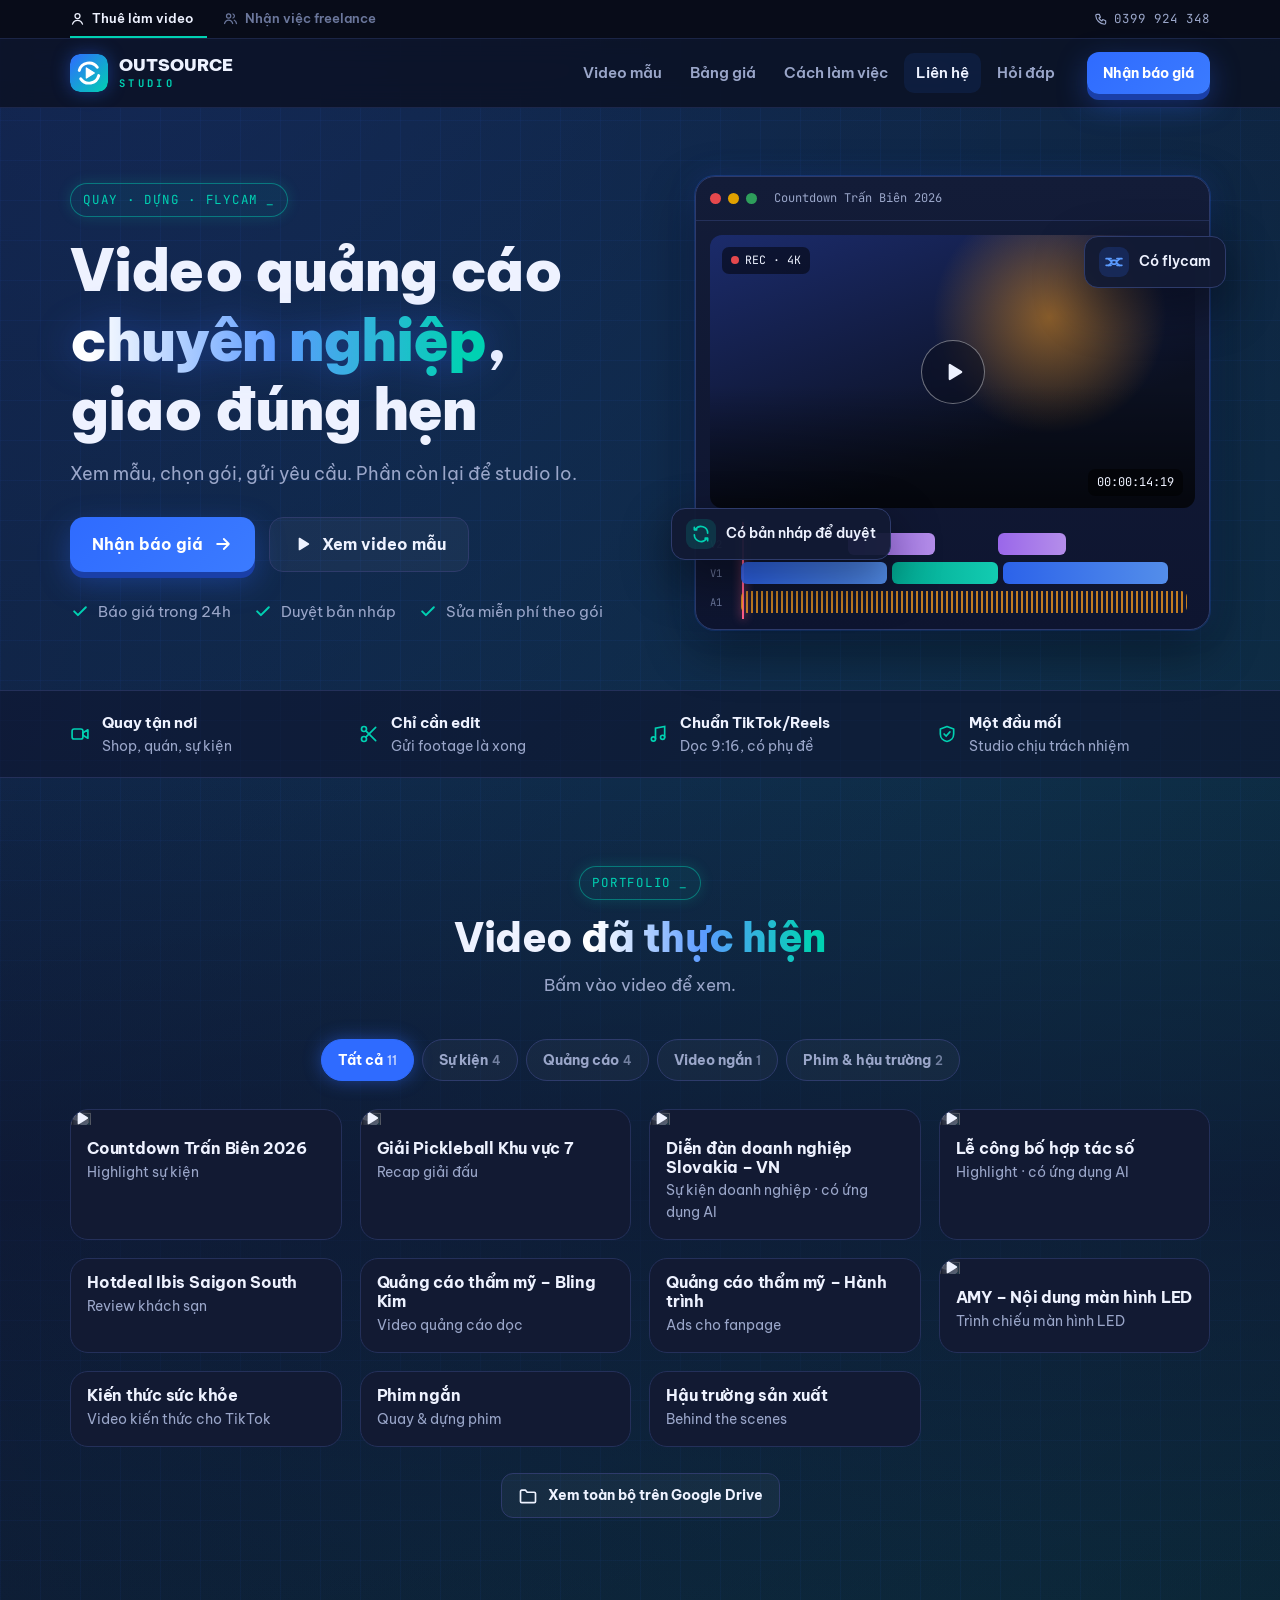
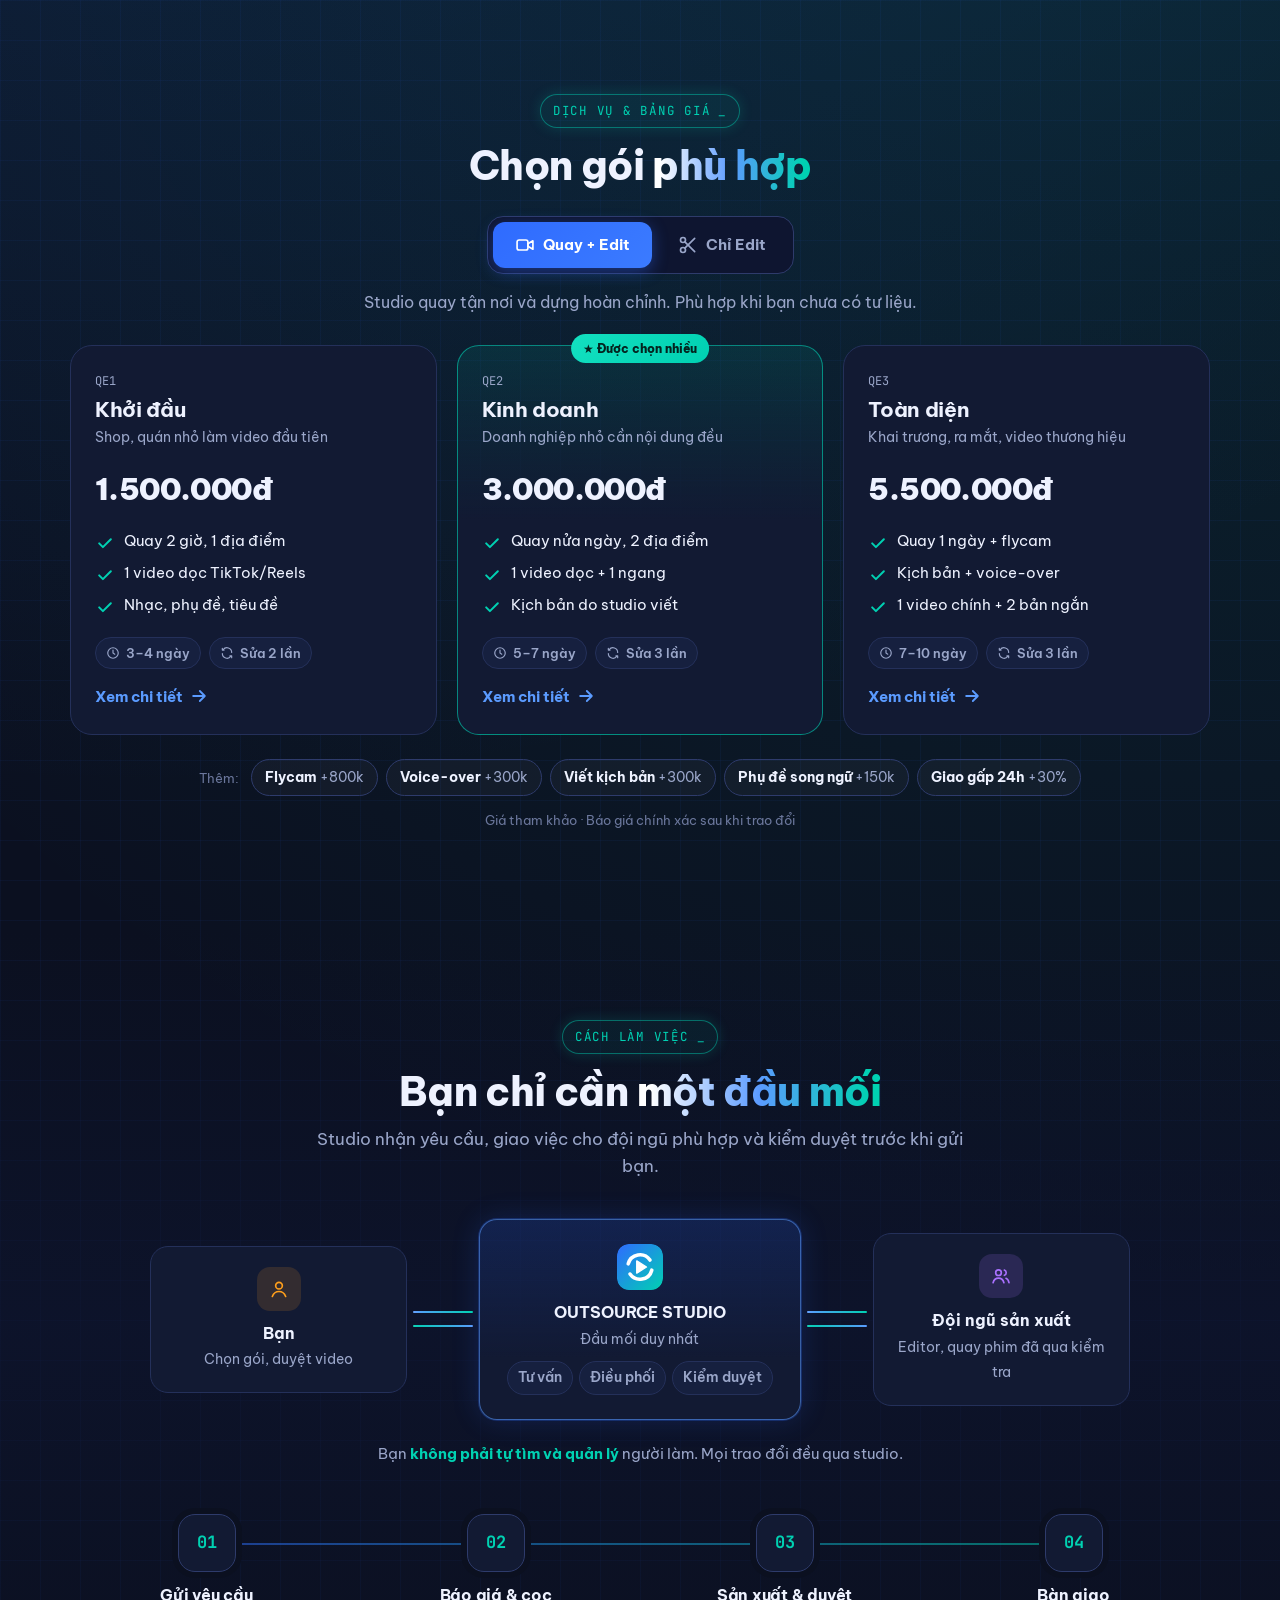
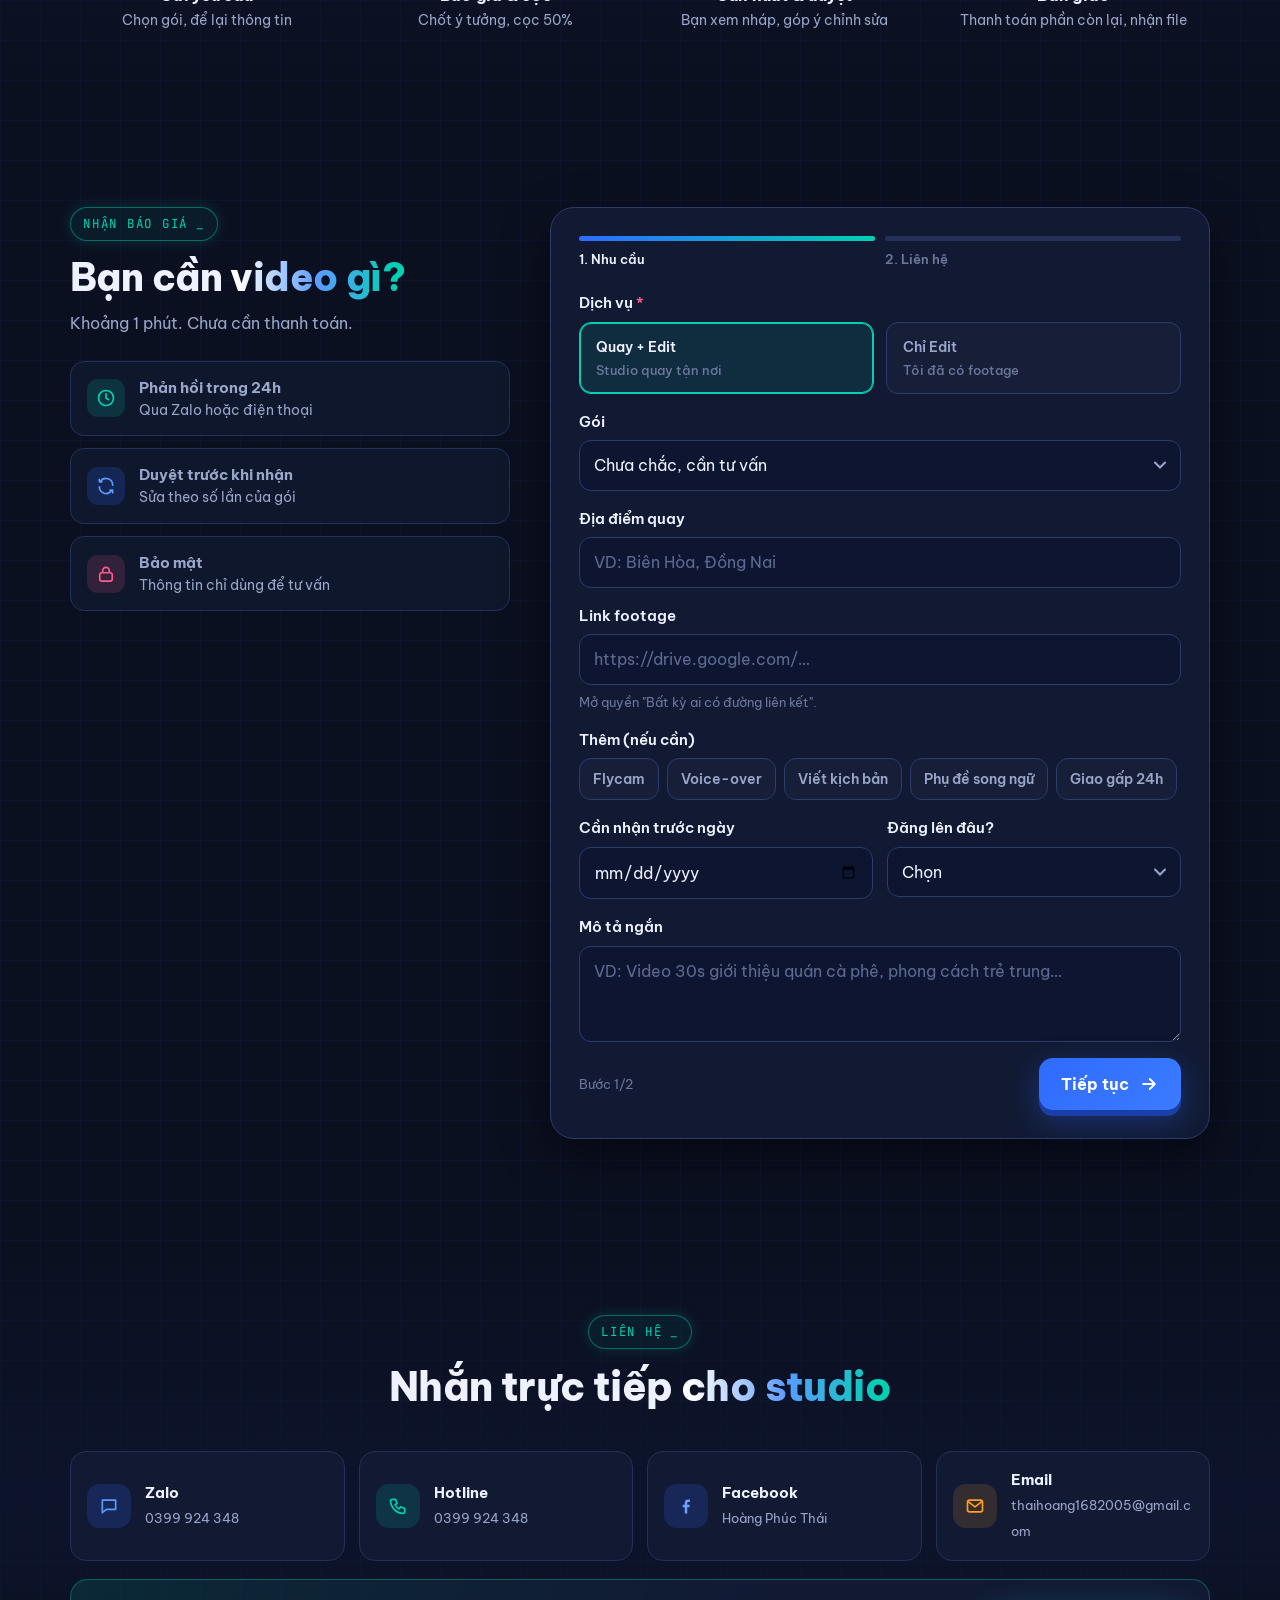
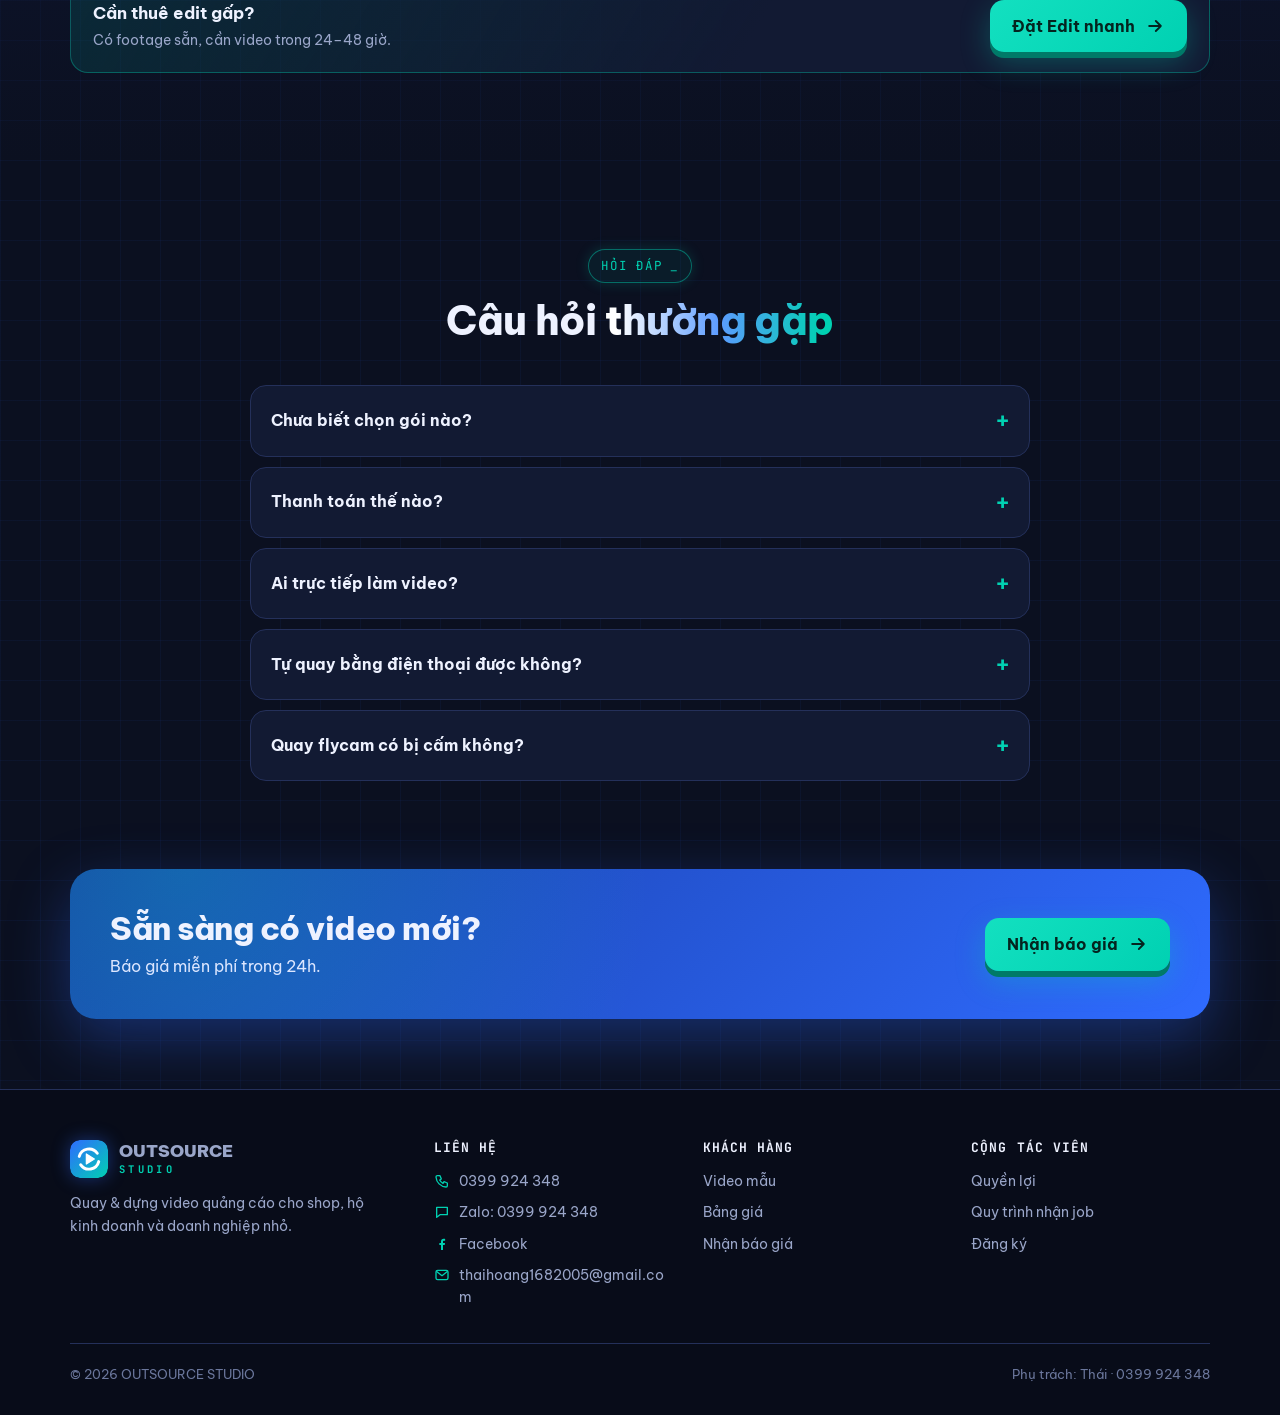
==== website/index.html @ 975a3e53 "Khởi tạo dự án OUTSOURCE STUDIO - Website 2 trang: khách hàng (index) và cộng tác viên, logo + favic" ====
<!doctype html>
<html lang="vi">
<head>
<meta charset="utf-8">
<meta name="viewport" content="width=device-width, initial-scale=1">
<title>OUTSOURCE STUDIO · Quay & dựng video quảng cáo</title>
<meta name="description" content="Quay và dựng video quảng cáo cho shop, hộ kinh doanh, doanh nghiệp nhỏ. Xem mẫu, chọn gói, nhận báo giá trong 24h.">
<meta name="theme-color" content="#0B1020">
<meta property="og:title" content="OUTSOURCE STUDIO · Quay & dựng video quảng cáo">
<meta property="og:description" content="Xem mẫu, chọn gói, nhận báo giá trong 24h.">
<meta property="og:image" content="assets/logo-512.png">
<link rel="icon" href="assets/favicon.svg" type="image/svg+xml">
<link rel="icon" href="assets/favicon-32.png" sizes="32x32" type="image/png">
<link rel="alternate icon" href="assets/favicon.ico">
<link rel="apple-touch-icon" href="assets/apple-touch-icon.png">
<link rel="preconnect" href="https://fonts.googleapis.com">
<link rel="preconnect" href="https://fonts.gstatic.com" crossorigin>
<link href="https://fonts.googleapis.com/css2?family=Be+Vietnam+Pro:wght@400;500;600;700;800;900&family=JetBrains+Mono:wght@500;700&display=swap" rel="stylesheet">
<link rel="stylesheet" href="assets/style.css">
</head>
<body>
<main id="top">

<!-- ============ HERO ============ -->
<section class="hero">
  <div class="wrap">
    <div class="rv">
      <span class="kicker">Quay · Dựng · Flycam</span>
      <h1>Video quảng cáo <span class="grad">chuyên nghiệp</span>, giao đúng hẹn</h1>
      <p class="lead">Xem mẫu, chọn gói, gửi yêu cầu. Phần còn lại để studio lo.</p>
      <div class="hero-cta">
        <a href="#dat-dich-vu" class="btn btn-pri">Nhận báo giá <svg class="ico"><use href="#i-arrow"/></svg></a>
        <a href="#video-mau" class="btn btn-ghost"><svg class="ico"><use href="#i-play"/></svg> Xem video mẫu</a>
      </div>
      <ul class="ticks">
        <li><svg class="ico"><use href="#i-check"/></svg> Báo giá trong 24h</li>
        <li><svg class="ico"><use href="#i-check"/></svg> Duyệt bản nháp</li>
        <li><svg class="ico"><use href="#i-check"/></svg> Sửa miễn phí theo gói</li>
      </ul>
    </div>

    <div class="hero-visual rv">
      <div class="editor">
        <div class="ed-bar"><i></i><i></i><i></i><span id="edName">project.prproj</span></div>
        <div class="ed-view">
          <img id="edImg" alt="" loading="eager">
          <div class="ed-rec"><b></b>REC · 4K</div>
          <button class="ed-play" id="edPlay" aria-label="Xem video nổi bật"><span><svg class="ico" style="width:26px;height:26px"><use href="#i-play"/></svg></span></button>
          <div class="ed-tc" id="tc">00:00:12:08</div>
        </div>
        <div class="tl" aria-hidden="true">
          <div class="head"></div>
          <div class="trk"><label>V2</label><div class="clip c3" style="width:18%;margin-left:22%"></div><div class="clip c3" style="width:14%;margin-left:12%"></div></div>
          <div class="trk"><label>V1</label><div class="clip c1" style="width:30%"></div><div class="clip c2" style="width:22%"></div><div class="clip c1" style="width:34%"></div></div>
          <div class="trk"><label>A1</label><div class="clip c4" style="width:92%"></div></div>
        </div>
      </div>
      <div class="chip-f cf1" aria-hidden="true"><span class="dot" style="background:rgba(0,209,178,.15);color:var(--teal)"><svg class="ico"><use href="#i-refresh"/></svg></span>Có bản nháp để duyệt</div>
      <div class="chip-f cf2" aria-hidden="true"><span class="dot" style="background:rgba(47,107,255,.18);color:var(--blue2)"><svg class="ico"><use href="#i-drone"/></svg></span>Có flycam</div>
    </div>
  </div>
</section>

<div class="strip">
  <div class="wrap">
    <div><svg class="ico"><use href="#i-cam"/></svg><span><b>Quay tận nơi</b>Shop, quán, sự kiện</span></div>
    <div><svg class="ico"><use href="#i-cut"/></svg><span><b>Chỉ cần edit</b>Gửi footage là xong</span></div>
    <div><svg class="ico"><use href="#i-music"/></svg><span><b>Chuẩn TikTok/Reels</b>Dọc 9:16, có phụ đề</span></div>
    <div><svg class="ico"><use href="#i-shield"/></svg><span><b>Một đầu mối</b>Studio chịu trách nhiệm</span></div>
  </div>
</div>

<!-- ============ VIDEO MẪU ============ -->
<section class="sec alt" id="video-mau">
  <div class="wrap">
    <div class="sec-head rv">
      <span class="kicker">Portfolio</span>
      <h2>Video <span class="grad">đã thực hiện</span></h2>
      <p>Bấm vào video để xem.</p>
    </div>
    <div class="tabs rv" role="tablist" aria-label="Lọc video" id="vtabs"></div>
    <div class="vgrid" id="vgrid"></div>
    <div class="more-link"><a class="btn btn-ghost btn-sm" id="driveLink" target="_blank" rel="noopener"><svg class="ico"><use href="#i-folder"/></svg> Xem toàn bộ trên Google Drive</a></div>
  </div>
</section>

<!-- ============ DỊCH VỤ & BẢNG GIÁ ============ -->
<section class="sec" id="bang-gia">
  <div class="wrap" style="text-align:center">
    <div class="sec-head rv" style="margin-bottom:26px">
      <span class="kicker">Dịch vụ & bảng giá</span>
      <h2>Chọn gói <span class="grad">phù hợp</span></h2>
    </div>
    <div class="seg rv" role="tablist" aria-label="Loại dịch vụ" id="pseg">
      <button role="tab" aria-selected="true" data-t="quay-edit"><svg class="ico"><use href="#i-cam"/></svg>Quay + Edit</button>
      <button role="tab" aria-selected="false" data-t="edit"><svg class="ico"><use href="#i-cut"/></svg>Chỉ Edit</button>
    </div>
    <p class="svc-desc" id="svcDesc"></p>
    <div class="pgrid" id="pgrid"></div>
    <div class="addons" id="addons"></div>
    <p class="note">Giá tham khảo · Báo giá chính xác sau khi trao đổi</p>
  </div>
</section>

<!-- ============ CÁCH LÀM VIỆC ============ -->
<section class="sec alt" id="cach-lam-viec">
  <div class="wrap">
    <div class="sec-head rv">
      <span class="kicker">Cách làm việc</span>
      <h2>Bạn chỉ cần <span class="grad">một đầu mối</span></h2>
      <p>Studio nhận yêu cầu, giao việc cho đội ngũ phù hợp và kiểm duyệt trước khi gửi bạn.</p>
    </div>

    <div class="flow3 rv">
      <div class="node">
        <span class="p-ico" style="background:rgba(255,159,28,.14);color:var(--orange)"><svg class="ico"><use href="#i-user"/></svg></span>
        <b>Bạn</b><span>Chọn gói, duyệt video</span>
      </div>
      <div class="link" aria-hidden="true"><i></i><i></i></div>
      <div class="node mid">
        <img src="assets/logo.svg" alt="">
        <b>OUTSOURCE STUDIO</b><span>Đầu mối duy nhất</span>
        <div class="tags"><span class="chip">Tư vấn</span><span class="chip">Điều phối</span><span class="chip">Kiểm duyệt</span></div>
      </div>
      <div class="link" aria-hidden="true"><i></i><i></i></div>
      <div class="node">
        <span class="p-ico" style="background:rgba(169,112,255,.16);color:var(--violet)"><svg class="ico"><use href="#i-team"/></svg></span>
        <b>Đội ngũ sản xuất</b><span>Editor, quay phim đã qua kiểm tra</span>
      </div>
    </div>
    <p class="flow-note rv">Bạn <b>không phải tự tìm và quản lý</b> người làm. Mọi trao đổi đều qua studio.</p>

    <div class="steps rv">
      <div class="step"><div class="n">01</div><div><h3>Gửi yêu cầu</h3><p>Chọn gói, để lại thông tin</p></div></div>
      <div class="step"><div class="n">02</div><div><h3>Báo giá & cọc</h3><p>Chốt ý tưởng, cọc 50%</p></div></div>
      <div class="step"><div class="n">03</div><div><h3>Sản xuất & duyệt</h3><p>Bạn xem nháp, góp ý chỉnh sửa</p></div></div>
      <div class="step"><div class="n">04</div><div><h3>Bàn giao</h3><p>Thanh toán phần còn lại, nhận file</p></div></div>
    </div>
  </div>
</section>

<!-- ============ ĐẶT DỊCH VỤ ============ -->
<section class="sec" id="dat-dich-vu">
  <div class="wrap book">
    <div class="book-side rv">
      <span class="kicker">Nhận báo giá</span>
      <h2>Bạn cần <span class="grad">video gì?</span></h2>
      <p>Khoảng 1 phút. Chưa cần thanh toán.</p>
      <div class="why">
        <div><span class="p-ico" style="background:rgba(0,209,178,.14);color:var(--teal)"><svg class="ico"><use href="#i-clock"/></svg></span><span><b>Phản hồi trong 24h</b>Qua Zalo hoặc điện thoại</span></div>
        <div><span class="p-ico" style="background:rgba(47,107,255,.18);color:var(--blue2)"><svg class="ico"><use href="#i-refresh"/></svg></span><span><b>Duyệt trước khi nhận</b>Sửa theo số lần của gói</span></div>
        <div><span class="p-ico" style="background:rgba(255,92,138,.14);color:var(--pink)"><svg class="ico"><use href="#i-lock"/></svg></span><span><b>Bảo mật</b>Thông tin chỉ dùng để tư vấn</span></div>
      </div>
    </div>

    <div class="panel rv">
      <form id="fBook" novalidate>
        <div class="prog" id="prog">
          <div class="cur"><i></i><span>1. Nhu cầu</span></div>
          <div><i></i><span>2. Liên hệ</span></div>
        </div>
        <input class="hp" type="text" name="website" tabindex="-1" autocomplete="off" aria-hidden="true">

        <div class="fstep on" data-step="1">
          <div class="fld">
            <span class="lbl">Dịch vụ <span class="req">*</span></span>
            <div class="svc-pick">
              <label class="opt"><input type="radio" name="dich_vu" value="Quay + Edit" checked><span>Quay + Edit<small>Studio quay tận nơi</small></span></label>
              <label class="opt"><input type="radio" name="dich_vu" value="Chỉ Edit"><span>Chỉ Edit<small>Tôi đã có footage</small></span></label>
            </div>
          </div>
          <div class="fld">
            <label for="goi">Gói</label>
            <select class="inp" id="goi" name="goi"></select>
          </div>
          <div class="fld" id="fldKhuVuc">
            <label for="khu_vuc">Địa điểm quay</label>
            <input class="inp" id="khu_vuc" name="khu_vuc" placeholder="VD: Biên Hòa, Đồng Nai">
          </div>
          <div class="fld" id="fldLink" hidden>
            <label for="link">Link footage</label>
            <input class="inp" type="url" id="link" name="link" placeholder="https://drive.google.com/…">
            <span class="hint">Mở quyền "Bất kỳ ai có đường liên kết".</span>
            <span class="err">Link cần bắt đầu bằng https://</span>
          </div>
          <div class="fld">
            <span class="lbl">Thêm (nếu cần)</span>
            <div class="opts" id="addonPick"></div>
          </div>
          <div class="grid2">
            <div class="fld">
              <label for="deadline">Cần nhận trước ngày</label>
              <input class="inp" type="date" id="deadline" name="deadline">
            </div>
            <div class="fld">
              <label for="nen_tang">Đăng lên đâu?</label>
              <select class="inp" id="nen_tang" name="nen_tang">
                <option value="">Chọn</option><option>TikTok</option><option>Facebook / Reels</option><option>YouTube</option><option>Shopee / Website</option><option>Nhiều nền tảng</option>
              </select>
            </div>
          </div>
          <div class="fld">
            <label for="mo_ta">Mô tả ngắn</label>
            <textarea class="inp" id="mo_ta" name="mo_ta" placeholder="VD: Video 30s giới thiệu quán cà phê, phong cách trẻ trung…"></textarea>
          </div>
          <div class="f-actions">
            <span class="hint">Bước 1/2</span>
            <button type="button" class="btn btn-pri" data-next>Tiếp tục <svg class="ico"><use href="#i-arrow"/></svg></button>
          </div>
        </div>

        <div class="fstep" data-step="2">
          <div class="sum" id="sum"></div>
          <div class="grid2">
            <div class="fld">
              <label for="ho_ten">Họ tên <span class="req">*</span></label>
              <input class="inp" id="ho_ten" name="ho_ten" autocomplete="name" required>
              <span class="err">Vui lòng nhập họ tên</span>
            </div>
            <div class="fld">
              <label for="sdt">SĐT / Zalo <span class="req">*</span></label>
              <input class="inp" id="sdt" name="sdt" type="tel" inputmode="tel" autocomplete="tel" placeholder="09xx xxx xxx" required>
              <span class="err">Số điện thoại chưa đúng</span>
            </div>
          </div>
          <div class="grid2">
            <div class="fld">
              <label for="doi_tuong">Bạn là</label>
              <select class="inp" id="doi_tuong" name="doi_tuong">
                <option value="">Chọn</option><option>Cá nhân kinh doanh</option><option>Hộ kinh doanh</option><option>Doanh nghiệp nhỏ</option><option>Người bán hàng online</option><option>Cá nhân xây dựng thương hiệu</option><option>Sinh viên</option><option>Khác</option>
              </select>
            </div>
            <div class="fld">
              <label for="linh_vuc">Lĩnh vực</label>
              <input class="inp" id="linh_vuc" name="linh_vuc" placeholder="VD: Mỹ phẩm, F&B…">
            </div>
          </div>
          <div class="fld">
            <label for="email">Email <span class="hint">(không bắt buộc)</span></label>
            <input class="inp" id="email" name="email" type="email" autocomplete="email">
            <span class="err">Email chưa đúng</span>
          </div>
          <div class="fld">
            <span class="lbl">Liên hệ qua</span>
            <div class="opts">
              <label class="opt"><input type="radio" name="kenh" value="Zalo" checked><span>Zalo</span></label>
              <label class="opt"><input type="radio" name="kenh" value="Gọi điện"><span>Gọi điện</span></label>
              <label class="opt"><input type="radio" name="kenh" value="Email"><span>Email</span></label>
            </div>
          </div>
          <p class="f-note">Khi gửi, bạn đồng ý để studio liên hệ tư vấn.</p>
          <div class="f-actions">
            <button type="button" class="btn btn-ghost" data-prev>← Quay lại</button>
            <button type="submit" class="btn btn-pri" id="bookBtn">Gửi yêu cầu <svg class="ico"><use href="#i-arrow"/></svg></button>
          </div>
        </div>
      </form>

      <div class="ok" id="bookOk" role="status" aria-live="polite">
        <div class="badge"><svg class="ico" style="width:34px;height:34px;color:var(--teal)"><use href="#i-check"/></svg></div>
        <h3>Đã nhận yêu cầu!</h3>
        <p>Studio sẽ liên hệ bạn trong 24h. Mã đơn của bạn:</p>
        <div class="code" id="bookCode">—</div>
        <button class="btn btn-ghost" id="bookAgain">Gửi yêu cầu khác</button>
      </div>
    </div>
  </div>
</section>

<!-- ============ LIÊN HỆ ============ -->
<section class="sec alt" id="lien-he">
  <div class="wrap">
    <div class="sec-head rv">
      <span class="kicker">Liên hệ</span>
      <h2>Nhắn trực tiếp <span class="grad">cho studio</span></h2>
    </div>
    <div class="contact rv" id="chList"></div>
    <div class="rush rv">
      <div><b>Cần thuê edit gấp?</b><span>Có footage sẵn, cần video trong 24–48 giờ.</span></div>
      <button class="btn btn-teal" id="rushBtn">Đặt Edit nhanh <svg class="ico"><use href="#i-arrow"/></svg></button>
    </div>
  </div>
</section>

<!-- ============ FAQ ============ -->
<section class="sec" id="hoi-dap">
  <div class="wrap">
    <div class="sec-head rv"><span class="kicker">Hỏi đáp</span><h2>Câu hỏi <span class="grad">thường gặp</span></h2></div>
    <div class="faq rv">
      <details><summary>Chưa biết chọn gói nào?</summary><p>Chọn "Chưa chắc, cần tư vấn". Studio sẽ gợi ý gói hợp với ngân sách của bạn.</p></details>
      <details><summary>Thanh toán thế nào?</summary><p>Cọc 50% khi chốt. Phần còn lại trả sau khi bạn duyệt bản cuối.</p></details>
      <details><summary>Ai trực tiếp làm video?</summary><p>Studio hoặc cộng tác viên đã qua bài kiểm tra. Studio kiểm duyệt mọi video trước khi gửi bạn.</p></details>
      <details><summary>Tự quay bằng điện thoại được không?</summary><p>Được. Chọn "Chỉ Edit" và gửi link Google Drive.</p></details>
      <details><summary>Quay flycam có bị cấm không?</summary><p>Một số khu vực hạn chế bay. Studio sẽ kiểm tra địa điểm và tư vấn trước.</p></details>
    </div>
  </div>
</section>

<div class="band rv">
  <div class="band-in">
    <div><h2>Sẵn sàng có video mới?</h2><p>Báo giá miễn phí trong 24h.</p></div>
    <a href="#dat-dich-vu" class="btn btn-teal">Nhận báo giá <svg class="ico"><use href="#i-arrow"/></svg></a>
  </div>
</div>
</main>

<!-- MODALS -->
<div class="modal" id="mPkg" role="dialog" aria-modal="true" aria-labelledby="mPkgTitle">
  <div class="mbox"><button class="mclose" data-close aria-label="Đóng"><svg class="ico"><use href="#i-x"/></svg></button><div id="mPkgBody"></div></div>
</div>
<div class="modal" id="mVid" role="dialog" aria-modal="true" aria-labelledby="mVidTitle">
  <div class="mbox mvid"><button class="mclose" data-close aria-label="Đóng"><svg class="ico"><use href="#i-x"/></svg></button><div id="mVidBody"></div></div>
</div>

<script src="assets/config.js"></script>
<script src="assets/common.js"></script>
<script>
const { $, $$, esc, ICON, vnd, chrome, openModal, closeModal, toast, validate, send, submitWith, source } = OS;
const C = CONFIG;

chrome({
  type: "khach",
  nav: [["#video-mau","Video mẫu"],["#bang-gia","Bảng giá"],["#cach-lam-viec","Cách làm việc"],["#lien-he","Liên hệ"],["#hoi-dap","Hỏi đáp"]],
  cta: ["#dat-dich-vu","Nhận báo giá"],
});

/* ---------- Video ---------- */
const thumb = v => v.thumb || (v.type === "drive" ? `https://drive.google.com/thumbnail?id=${v.id}&sz=w800`
  : v.type === "youtube" && ytId(v.url) ? `https://i.ytimg.com/vi/${ytId(v.url)}/hqdefault.jpg` : "");
const ytId = u => ((u || "").match(/(?:youtu\.be\/|v=|shorts\/|embed\/)([\w-]{11})/) || [])[1];
const ttId = u => ((u || "").match(/video\/(\d+)/) || [])[1];
const ratioCls = r => r === "9:16" ? "v916" : r === "3:4" ? "v34" : "";
function embed(v) {
  const t = esc(v.title);
  if (v.type === "drive") return `<iframe src="https://drive.google.com/file/d/${v.id}/preview" allow="autoplay; fullscreen" allowfullscreen title="${t}"></iframe>`;
  if (v.type === "youtube" && ytId(v.url)) return `<iframe src="https://www.youtube-nocookie.com/embed/${ytId(v.url)}?autoplay=1&rel=0" allow="autoplay; encrypted-media; fullscreen" allowfullscreen title="${t}"></iframe>`;
  if (v.type === "tiktok" && ttId(v.url)) return `<iframe src="https://www.tiktok.com/embed/v2/${ttId(v.url)}" allowfullscreen title="${t}"></iframe>`;
  if (v.type === "mp4") return `<video src="${esc(v.url)}" controls autoplay playsinline></video>`;
  return "";
}
function showVideo(i) {
  const v = C.VIDEOS[i];
  $("#mVidBody").innerHTML = `<div class="frame ${ratioCls(v.ratio)}">${embed(v)}</div>
    <div class="cap"><h3 id="mVidTitle">${esc(v.title)}</h3><p>${esc(C.VIDEO_CATS[v.cat] || "")} · ${esc(v.desc || "")}</p></div>`;
  openModal($("#mVid"));
}
$("#mVid").addEventListener("closed", () => $("#mVidBody").innerHTML = "");

const cats = Object.keys(C.VIDEO_CATS).filter(k => C.VIDEOS.some(v => v.cat === k));
$("#vtabs").innerHTML = `<button class="tab" role="tab" aria-selected="true" data-f="all">Tất cả<small>${C.VIDEOS.length}</small></button>` +
  cats.map(k => `<button class="tab" role="tab" aria-selected="false" data-f="${k}">${esc(C.VIDEO_CATS[k])}<small>${C.VIDEOS.filter(v => v.cat === k).length}</small></button>`).join("");
function renderVideos(f = "all") {
  $("#vgrid").innerHTML = C.VIDEOS.map((v, i) => ({ ...v, i })).filter(v => f === "all" || v.cat === f).map(v => {
    const t = thumb(v), vert = v.ratio !== "16:9";
    const img = !t ? "" : vert ? `<img class="blur" src="${esc(t)}" alt="" loading="lazy"><img class="fit" src="${esc(t)}" alt="" loading="lazy">`
                              : `<img src="${esc(t)}" alt="" loading="lazy">`;
    return `<button class="vcard" data-v="${v.i}" aria-label="Xem video ${esc(v.title)}">
      <div class="vthumb">${img}<span class="vbadge">${esc(C.VIDEO_CATS[v.cat] || "")}</span><span class="vratio">${esc(v.ratio)}</span><span class="play">${ICON("i-play")}</span></div>
      <div class="vbody"><h3>${esc(v.title)}</h3><p>${esc(v.desc || "")}</p></div></button>`;
  }).join("");
}
$("#vtabs").addEventListener("click", e => {
  const b = e.target.closest(".tab"); if (!b) return;
  $$("#vtabs .tab").forEach(t => t.setAttribute("aria-selected", t === b)); renderVideos(b.dataset.f);
});
$("#vgrid").addEventListener("click", e => { const c = e.target.closest(".vcard"); if (c) showVideo(+c.dataset.v); });
renderVideos();
if (C.DRIVE_PORTFOLIO) $("#driveLink").href = C.DRIVE_PORTFOLIO; else $("#driveLink").hidden = true;

// Video nổi bật trong khung editor ở hero
const featured = C.VIDEOS.findIndex(v => v.ratio === "16:9");
if (featured >= 0) {
  const fv = C.VIDEOS[featured];
  $("#edImg").src = thumb(fv); $("#edImg").onerror = () => $("#edImg").remove();
  $("#edName").textContent = fv.title;
  $("#edPlay").addEventListener("click", () => showVideo(featured));
} else $("#edPlay").remove();
let fr = 0; setInterval(() => { fr++; const s = Math.floor(fr / 24);
  $("#tc").textContent = `00:00:${String(12 + s % 48).padStart(2, "0")}:${String(fr % 24).padStart(2, "0")}`; }, 1000 / 24);

/* ---------- Gói ---------- */
const pkgLabel = p => `${p.code} · ${p.name} (${vnd(p.price)})`;
$("#addons").innerHTML = `<span class="hint" style="margin-right:4px">Thêm:</span>` + C.ADDONS.map(a => `<span class="addon"><b>${esc(a.name)}</b> ${esc(a.price)}</span>`).join("");
function setPkgTab(t) {
  $$("#pseg button").forEach(b => b.setAttribute("aria-selected", b.dataset.t === t));
  $("#svcDesc").textContent = C.SERVICES[t].short;
  $("#pgrid").innerHTML = C.PACKAGES.filter(p => p.type === t).map(p => `
    <button class="pkg ${p.hot ? "hot" : ""}" data-p="${p.code}" aria-label="Xem chi tiết gói ${esc(p.name)}">
      ${p.hot ? `<span class="ribbon">★ Được chọn nhiều</span>` : ""}
      <span class="code">${p.code}</span>
      <h3>${esc(p.name)}</h3>
      <p class="for">${esc(p.for)}</p>
      <div class="price">${vnd(p.price)}</div>
      <ul>${p.items.map(i => `<li>${ICON("i-check")}<span>${esc(i)}</span></li>`).join("")}</ul>
      <div class="meta"><span class="chip">${ICON("i-clock")}${esc(p.time)}</span><span class="chip">${ICON("i-refresh")}Sửa ${esc(p.revisions)}</span></div>
      <span class="more">Xem chi tiết ${ICON("i-arrow")}</span>
    </button>`).join("");
}
$("#pseg").addEventListener("click", e => { const b = e.target.closest("button"); if (b) setPkgTab(b.dataset.t); });
setPkgTab("quay-edit");

$("#pgrid").addEventListener("click", e => {
  const c = e.target.closest(".pkg"); if (!c) return;
  const p = C.PACKAGES.find(x => x.code === c.dataset.p);
  $("#mPkgBody").innerHTML = `
    <div class="m-head"><span class="code">${p.code} · ${esc(C.SERVICES[p.type].name.toUpperCase())}</span>
      <h3 id="mPkgTitle">Gói ${esc(p.name)}</h3><p>${esc(p.for)}</p></div>
    <div class="m-body">
      <div class="m-specs">
        <div><span>Số lượng</span><b>${esc(p.videos)}</b></div>
        <div><span>Thời lượng</span><b>${esc(p.length)}</b></div>
        <div><span>Giao trong</span><b>${esc(p.time)}</b></div>
        <div><span>Sửa</span><b>${esc(p.revisions)}</b></div>
      </div>
      <h4>Bao gồm</h4>
      <ul class="m-list">${[...p.items, ...p.detail].map(i => `<li>${ICON("i-check")}<span>${esc(i)}</span></li>`).join("")}</ul>
      <h4>Thêm nếu cần</h4>
      <div class="opts">${C.ADDONS.map(a => `<span class="chip">${esc(a.name)} ${esc(a.price)}</span>`).join("")}</div>
    </div>
    <div class="m-foot">
      <div><span class="hint">Trọn gói · cọc 50%</span><div class="price">${vnd(p.price)}</div></div>
      <button class="btn btn-pri" data-choose="${p.code}">Chọn gói này ${ICON("i-arrow")}</button>
    </div>`;
  openModal($("#mPkg"));
});
$("#mPkgBody").addEventListener("click", e => {
  const b = e.target.closest("[data-choose]"); if (!b) return;
  closeModal($("#mPkg")); pickPackage(b.dataset.choose);
  toast("Đã chọn gói. Điền thêm vài thông tin nhé!");
});
function pickPackage(code) {
  const p = C.PACKAGES.find(x => x.code === code);
  $(`input[name=dich_vu][value="${C.SERVICES[p.type].name}"]`).checked = true;
  syncService(); $("#goi").value = pkgLabel(p);
  goStep(1); $("#dat-dich-vu").scrollIntoView();
}
$("#rushBtn").addEventListener("click", () => pickPackage("ED1"));

/* ---------- Form ---------- */
function syncService() {
  const isEdit = $("input[name=dich_vu]:checked").value === C.SERVICES.edit.name;
  const t = isEdit ? "edit" : "quay-edit", cur = $("#goi").value;
  $("#goi").innerHTML = `<option value="Chưa chắc, cần tư vấn">Chưa chắc, cần tư vấn</option>` +
    C.PACKAGES.filter(p => p.type === t).map(p => `<option>${esc(pkgLabel(p))}</option>`).join("");
  if ([...$("#goi").options].some(o => o.value === cur)) $("#goi").value = cur;
  $("#fldLink").hidden = !isEdit; $("#fldKhuVuc").hidden = isEdit;
}
$("#addonPick").innerHTML = C.ADDONS.map(a => `<label class="opt"><input type="checkbox" name="them" value="${esc(a.name)}"><span>${esc(a.name)}</span></label>`).join("");
$$("input[name=dich_vu]").forEach(r => r.addEventListener("change", syncService));
syncService();
$("#deadline").min = new Date().toISOString().slice(0, 10);

function goStep(n) {
  $$(".fstep").forEach(s => s.classList.toggle("on", +s.dataset.step === n));
  const ps = $$("#prog > div"); ps[0].className = n === 1 ? "cur" : "done"; ps[1].className = n === 2 ? "cur" : "";
  if (n === 2) {
    const fd = new FormData($("#fBook")), them = fd.getAll("them");
    $("#sum").innerHTML = `<b>${esc(fd.get("dich_vu"))}</b> · ${esc(fd.get("goi"))}` +
      (them.length ? `<br>Thêm: ${esc(them.join(", "))}` : "") +
      (fd.get("deadline") ? `<br>Cần trước: ${esc(new Date(fd.get("deadline")).toLocaleDateString("vi-VN"))}` : "");
    setTimeout(() => $("#ho_ten").focus(), 50);
  }
}
$("[data-next]").addEventListener("click", () => { if (validate($('[data-step="1"]'))) goStep(2); });
$("[data-prev]").addEventListener("click", () => goStep(1));

function makeCode() {
  const d = new Date(), p = n => String(n).padStart(2, "0");
  const r = Array.from({ length: 3 }, () => "ABCDEFGHJKLMNPQRSTUVWXYZ23456789"[Math.floor(Math.random() * 32)]).join("");
  return `DH${String(d.getFullYear()).slice(2)}${p(d.getMonth() + 1)}${p(d.getDate())}-${r}`;
}
$("#fBook").addEventListener("submit", async e => {
  e.preventDefault();
  const form = e.target;
  if (!$('[data-step="2"]').classList.contains("on")) { $("[data-next]").click(); return; }
  if (!validate($('[data-step="2"]'))) return;
  const fd = new FormData(form), code = makeCode(), isEdit = fd.get("dich_vu") === C.SERVICES.edit.name;
  const ok = await submitWith($("#bookBtn"), () => send({
    loai: "dich_vu", website: fd.get("website"), ma_don: code,
    ho_ten: fd.get("ho_ten"), sdt: fd.get("sdt"), email: fd.get("email"), doi_tuong: fd.get("doi_tuong"),
    linh_vuc: fd.get("linh_vuc"), dich_vu: fd.get("dich_vu"), goi: fd.get("goi"), them: fd.getAll("them").join(", "),
    nen_tang: fd.get("nen_tang"), khu_vuc: isEdit ? "" : fd.get("khu_vuc"), deadline: fd.get("deadline"),
    mo_ta: fd.get("mo_ta"), link: isEdit ? fd.get("link") : "", kenh: fd.get("kenh"), nguon: source()
  }));
  if (!ok) return;
  form.hidden = true; $("#bookCode").textContent = code; $("#bookOk").classList.add("on");
  $("#bookOk").scrollIntoView({ block: "center" });
});
$("#bookAgain").addEventListener("click", () => {
  const f = $("#fBook"); f.reset(); syncService(); goStep(1); f.hidden = false; $("#bookOk").classList.remove("on");
});

/* ---------- Kênh liên hệ ---------- */
const CH = { zalo:["i-chat","rgba(47,107,255,.18)","var(--blue2)"], phone:["i-phone","rgba(0,209,178,.14)","var(--teal)"], facebook:["i-fb","rgba(47,107,255,.18)","#6EA0FF"], email:["i-mail","rgba(255,159,28,.14)","var(--orange)"] };
$("#chList").innerHTML = ["zalo","phone","facebook","email"].filter(k => C.CONTACT[k]).map(k => {
  const c = C.CONTACT[k], [ic, bg, fg] = CH[k], ext = /^https?:/.test(c.url) ? ` target="_blank" rel="noopener"` : "";
  return `<a class="ch" href="${esc(c.url)}"${ext}><span class="p-ico" style="background:${bg};color:${fg}">${ICON(ic)}</span><span><b>${esc(c.label)}</b><span>${esc(c.value)}</span></span></a>`;
}).join("");
</script>
</body>
</html>
---- website/assets/style.css ----
/* =========================================================
   OUTSOURCE STUDIO — style chung (tông tối)
   ========================================================= */
:root{
  --bg:#0B1020; --bg2:#0E1530; --card:#121A33; --soft:#16203F; --line:#24305A; --line2:#2E3B6B;
  --ink:#EEF2FF; --muted:#9AA6C9; --dim:#6B779C;
  --blue:#2F6BFF; --blue2:#5B9BFF; --teal:#00D1B2; --teal2:#13E0C0;
  --pink:#FF5C8A; --orange:#FF9F1C; --violet:#A970FF; --red:#E5484D;
  --glow:0 0 0 1px rgba(47,107,255,.25),0 0 28px rgba(47,107,255,.18);
  --shadow:0 18px 50px rgba(0,0,0,.45);
  --r:18px;
  --mono:"JetBrains Mono",ui-monospace,monospace;
  --sans:"Be Vietnam Pro",system-ui,-apple-system,"Segoe UI",Roboto,sans-serif;
  --max:1180px;
  --acc:var(--blue); --acc2:var(--teal); /* trang CTV đổi sang tím */
}
.page-ctv{--acc:#7B4BE0; --acc2:var(--violet)}
*{box-sizing:border-box}
html{scroll-behavior:smooth;scroll-padding-top:110px}
body{
  margin:0;font-family:var(--sans);color:var(--ink);background:var(--bg);line-height:1.6;
  -webkit-font-smoothing:antialiased;overflow-x:hidden;
  background-image:
    linear-gradient(rgba(47,107,255,.055) 1px,transparent 1px),
    linear-gradient(90deg,rgba(47,107,255,.055) 1px,transparent 1px),
    radial-gradient(circle at 12% 0%,rgba(47,107,255,.22),transparent 38%),
    radial-gradient(circle at 92% 18%,rgba(0,209,178,.14),transparent 34%);
  background-size:40px 40px,40px 40px,auto,auto;
}
.page-ctv{background-image:
    linear-gradient(rgba(169,112,255,.05) 1px,transparent 1px),
    linear-gradient(90deg,rgba(169,112,255,.05) 1px,transparent 1px),
    radial-gradient(circle at 12% 0%,rgba(123,75,224,.25),transparent 38%),
    radial-gradient(circle at 92% 18%,rgba(0,209,178,.12),transparent 34%)}
img,video,iframe{max-width:100%;display:block}
a{color:inherit;text-decoration:none}
button,input,select,textarea{font:inherit;color:inherit}
:focus-visible{outline:2px solid var(--teal);outline-offset:3px;border-radius:6px}
.wrap{max-width:var(--max);margin:0 auto;padding:0 20px}

/* ---------- Typo ---------- */
.kicker{display:inline-flex;align-items:center;gap:8px;font-family:var(--mono);font-size:12.5px;letter-spacing:.06em;
  color:var(--teal);border:1px solid rgba(0,209,178,.45);padding:6px 12px;border-radius:999px;
  background:rgba(0,209,178,.06);box-shadow:0 0 14px rgba(0,209,178,.18);text-transform:uppercase}
.kicker::after{content:"_";animation:blink 1s steps(1) infinite}
.page-ctv .kicker{color:#C3A2FF;border-color:rgba(169,112,255,.5);background:rgba(169,112,255,.07);box-shadow:0 0 14px rgba(169,112,255,.2)}
@keyframes blink{50%{opacity:0}}
.grad{background:linear-gradient(90deg,#fff 5%,var(--blue2) 50%,var(--teal) 95%);-webkit-background-clip:text;background-clip:text;color:transparent}
.page-ctv .grad{background:linear-gradient(90deg,#fff 5%,#C3A2FF 50%,var(--teal) 95%);-webkit-background-clip:text;background-clip:text}
h1,h2,h3,h4{line-height:1.2;margin:0;letter-spacing:-.015em}
.sec{padding:88px 0;position:relative}
.sec.alt{background:linear-gradient(180deg,transparent,rgba(14,21,48,.65),transparent)}
.sec-head{max-width:680px;margin:0 auto 40px;text-align:center}
.sec-head h2{font-size:clamp(28px,4vw,40px);font-weight:800;margin:14px 0 10px}
.sec-head p{color:var(--muted);margin:0;font-size:16.5px}

/* ---------- Buttons ---------- */
.btn{display:inline-flex;align-items:center;justify-content:center;gap:10px;border:0;cursor:pointer;
  padding:14px 22px;border-radius:14px;font-weight:700;font-size:15.5px;transition:transform .15s,box-shadow .2s,background .2s;
  white-space:nowrap;min-height:48px}
.btn:active{transform:translateY(1px)}
.btn-pri{background:linear-gradient(135deg,var(--blue),#3B7BFF);color:#fff;box-shadow:0 6px 0 #1A3FA8,0 10px 30px rgba(47,107,255,.35)}
.btn-pri:hover{box-shadow:0 6px 0 #1A3FA8,0 12px 40px rgba(47,107,255,.55)}
.btn-pri:active{box-shadow:0 2px 0 #1A3FA8}
.btn-vio{background:linear-gradient(135deg,#7B4BE0,var(--violet));color:#fff;box-shadow:0 6px 0 #4B2A9A,0 10px 30px rgba(169,112,255,.3)}
.btn-vio:active{box-shadow:0 2px 0 #4B2A9A}
.btn-teal{background:linear-gradient(135deg,var(--teal2),var(--teal));color:#04241F;box-shadow:0 6px 0 #007A68,0 10px 30px rgba(0,209,178,.3)}
.btn-teal:active{box-shadow:0 2px 0 #007A68}
.btn-ghost{background:rgba(255,255,255,.04);border:1px solid var(--line2);color:var(--ink)}
.btn-ghost:hover{border-color:var(--blue2);background:rgba(47,107,255,.08)}
.btn-sm{padding:10px 16px;min-height:40px;font-size:14px;border-radius:12px}
.btn[disabled]{opacity:.6;cursor:wait}
.ico{width:20px;height:20px;flex:none}

/* ---------- Thanh chọn đối tượng (trên cùng) ---------- */
.aud{background:#080C19;border-bottom:1px solid rgba(36,48,90,.7);font-size:13px}
.aud .wrap{display:flex;align-items:center;justify-content:space-between;height:38px;gap:12px}
.aud-sw{display:flex;gap:2px;height:100%}
.aud-sw a{display:flex;align-items:center;gap:7px;padding:0 14px;color:var(--dim);font-weight:600;border-bottom:2px solid transparent;transition:color .15s}
.aud-sw a:hover{color:var(--ink)}
.aud-sw a[aria-current=page]{color:var(--ink);border-bottom-color:var(--teal)}
.page-ctv .aud-sw a[aria-current=page]{border-bottom-color:var(--violet)}
.aud-sw a:first-child{padding-left:0}
.aud-sw .ico{width:15px;height:15px}
.aud-hot{color:var(--muted);display:flex;align-items:center;gap:6px;font-family:var(--mono);font-size:12.5px}
.aud-hot:hover{color:var(--teal)}
.aud-hot .ico{width:14px;height:14px}
@media (max-width:560px){.aud-hot{display:none}.aud-sw a{padding:0 10px}}

/* ---------- Header ---------- */
.hdr{position:sticky;top:0;z-index:50;background:rgba(11,16,32,.78);backdrop-filter:blur(14px);-webkit-backdrop-filter:blur(14px);border-bottom:1px solid rgba(36,48,90,.7)}
.hdr .wrap{display:flex;align-items:center;gap:20px;height:68px}
.logo{display:flex;align-items:center;gap:11px;line-height:1.05}
.logo img{width:38px;height:38px;border-radius:10px;box-shadow:0 0 18px rgba(47,107,255,.4)}
.logo b{display:block;font-weight:900;font-size:17px;letter-spacing:.01em}
.logo small{display:block;font-family:var(--mono);font-size:10.5px;color:var(--teal);font-weight:700;letter-spacing:.32em;margin-top:3px}
.page-ctv .logo small{color:#C3A2FF}
.nav{display:flex;gap:4px;margin-left:auto}
.nav a{padding:8px 12px;border-radius:10px;color:var(--muted);font-weight:600;font-size:14.5px;transition:color .15s,background .15s}
.nav a:hover,.nav a.on{color:var(--ink);background:rgba(47,107,255,.1)}
.burger{display:none;margin-left:auto;background:none;border:1px solid var(--line2);border-radius:12px;width:46px;height:46px;cursor:pointer}
.burger span{display:block;width:20px;height:2px;background:var(--ink);margin:4px auto;border-radius:2px;transition:.25s}
@media (max-width:980px){
  .nav,.hdr-cta{display:none}
  .burger{display:block}
  .hdr.open .nav{display:flex;flex-direction:column;position:absolute;top:68px;left:0;right:0;background:var(--bg2);border-bottom:1px solid var(--line);padding:12px 20px 20px;gap:2px}
  .hdr.open .nav a{padding:14px 12px;font-size:16px}
  .hdr.open .burger span:nth-child(1){transform:translateY(6px) rotate(45deg)}
  .hdr.open .burger span:nth-child(2){opacity:0}
  .hdr.open .burger span:nth-child(3){transform:translateY(-6px) rotate(-45deg)}
}

/* ---------- Hero ---------- */
.hero{padding:68px 0 60px}
.hero .wrap{display:grid;grid-template-columns:1.05fr .95fr;gap:56px;align-items:center}
.hero h1{font-size:clamp(34px,5.2vw,58px);font-weight:900;margin:18px 0 16px}
.hero h1 .grad{filter:drop-shadow(0 0 18px rgba(47,107,255,.35))}
.hero .lead{font-size:18px;color:var(--muted);max-width:520px;margin:0 0 28px}
.hero-cta{display:flex;gap:14px;flex-wrap:wrap}
.ticks{display:flex;flex-wrap:wrap;gap:10px 22px;margin:28px 0 0;padding:0;list-style:none;color:var(--muted);font-size:14.5px}
.ticks li{display:flex;align-items:center;gap:8px}
.ticks svg{color:var(--teal)}
.hero-visual{position:relative}
@media (max-width:980px){.hero{padding:40px 0 36px}.hero .wrap{grid-template-columns:1fr;gap:36px}}

/* editor mock (trang khách) */
.editor{background:linear-gradient(180deg,#131C38,#0E1530);border:1px solid var(--line2);border-radius:20px;box-shadow:var(--shadow),var(--glow);overflow:hidden}
.ed-bar{display:flex;align-items:center;gap:7px;padding:12px 14px;border-bottom:1px solid var(--line)}
.ed-bar i{width:11px;height:11px;border-radius:50%}
.ed-bar i:nth-child(1){background:#E5484D}.ed-bar i:nth-child(2){background:#E0A100}.ed-bar i:nth-child(3){background:#2E9E5B}
.ed-bar span{margin-left:10px;font-family:var(--mono);font-size:12px;color:var(--muted);white-space:nowrap;overflow:hidden;text-overflow:ellipsis}
.ed-view{aspect-ratio:16/9;margin:14px;border-radius:12px;position:relative;overflow:hidden;background:radial-gradient(circle at 70% 30%,rgba(255,159,28,.5),transparent 30%),linear-gradient(160deg,#1B2B6B,#0B1020 70%)}
.ed-view img{position:absolute;inset:0;width:100%;height:100%;object-fit:cover}
.ed-view::after{content:"";position:absolute;inset:0;background:linear-gradient(transparent 55%,rgba(0,0,0,.6))}
.ed-rec{position:absolute;top:12px;left:12px;font-family:var(--mono);font-size:11.5px;display:flex;gap:6px;align-items:center;background:rgba(0,0,0,.5);padding:4px 9px;border-radius:7px;z-index:1}
.ed-rec b{width:8px;height:8px;border-radius:50%;background:var(--red);animation:blink 1.2s steps(1) infinite}
.ed-tc{position:absolute;bottom:12px;right:12px;font-family:var(--mono);font-size:12px;background:rgba(0,0,0,.5);padding:4px 9px;border-radius:7px;z-index:1}
.ed-play{position:absolute;inset:0;display:grid;place-items:center;z-index:1;cursor:pointer;background:none;border:0}
.ed-play span{width:64px;height:64px;border-radius:50%;display:grid;place-items:center;background:rgba(11,16,32,.55);border:1px solid rgba(255,255,255,.4);backdrop-filter:blur(6px);transition:.2s}
.ed-play:hover span{background:var(--blue);transform:scale(1.08)}
.tl{padding:4px 14px 16px;position:relative}
.trk{display:flex;gap:5px;height:22px;margin-top:7px;align-items:center}
.trk label{width:26px;font-family:var(--mono);font-size:10.5px;color:var(--dim);flex:none}
.clip{height:100%;border-radius:6px;opacity:.9}
.c1{background:linear-gradient(90deg,#2F6BFF,#5B9BFF)}.c2{background:linear-gradient(90deg,#00B89C,#13E0C0)}.c3{background:linear-gradient(90deg,#A970FF,#C79BFF)}.c4{background:repeating-linear-gradient(90deg,#FF9F1C 0 2px,transparent 2px 5px);opacity:.75}
.head{position:absolute;top:0;bottom:10px;left:46px;width:2px;background:var(--pink);box-shadow:0 0 10px var(--pink);animation:play 7s linear infinite}
@keyframes play{from{left:46px}to{left:calc(100% - 18px)}}
@keyframes float{50%{transform:translateY(-8px)}}
.chip-f{position:absolute;display:flex;align-items:center;gap:10px;background:rgba(18,26,51,.94);border:1px solid var(--line2);border-radius:14px;padding:10px 14px;font-size:13.5px;font-weight:600;box-shadow:var(--shadow)}
.chip-f .dot{width:30px;height:30px;border-radius:9px;display:grid;place-items:center;flex:none}
.cf1{left:-24px;bottom:70px;animation:float 5s ease-in-out infinite}
.cf2{right:-16px;top:60px;animation:float 6s ease-in-out infinite .8s}
@media (max-width:980px){.cf1{left:8px}.cf2{right:8px}}

/* ---------- Strip ---------- */
.strip{border-block:1px solid var(--line);background:rgba(14,21,48,.6)}
.strip .wrap{display:grid;grid-template-columns:repeat(4,1fr);gap:16px;padding-block:20px}
.strip div{display:flex;gap:12px;align-items:center;font-size:14px;color:var(--muted)}
.strip b{display:block;color:var(--ink);font-size:15px}
.strip svg{color:var(--teal);flex:none}
@media (max-width:860px){.strip .wrap{grid-template-columns:1fr 1fr}}

/* ---------- Tabs / segmented ---------- */
.tabs{display:flex;gap:8px;justify-content:center;flex-wrap:wrap;margin-bottom:28px}
.tab{background:rgba(255,255,255,.03);border:1px solid var(--line2);color:var(--muted);padding:9px 16px;border-radius:999px;font-weight:700;font-size:14px;cursor:pointer;transition:.15s;min-height:42px}
.tab:hover{color:var(--ink);border-color:var(--blue2)}
.tab[aria-selected=true]{background:var(--blue);border-color:var(--blue);color:#fff;box-shadow:0 0 18px rgba(47,107,255,.45)}
.tab small{opacity:.7;margin-left:4px;font-weight:600}
.seg{display:inline-flex;background:var(--bg2);border:1px solid var(--line2);border-radius:16px;padding:5px;gap:4px}
.seg button{border:0;background:none;padding:11px 22px;border-radius:12px;font-weight:700;color:var(--muted);cursor:pointer;min-height:44px;font-size:15px;display:flex;align-items:center;gap:8px}
.seg button[aria-selected=true]{background:linear-gradient(135deg,var(--blue),#3B7BFF);color:#fff;box-shadow:0 4px 16px rgba(47,107,255,.4)}

/* ---------- Video ---------- */
.vgrid{display:grid;grid-template-columns:repeat(auto-fill,minmax(250px,1fr));gap:18px}
.vcard{background:var(--card);border:1px solid var(--line);border-radius:var(--r);overflow:hidden;cursor:pointer;transition:transform .2s,border-color .2s,box-shadow .2s;text-align:left;padding:0;display:flex;flex-direction:column}
.vcard:hover{transform:translateY(-4px);border-color:rgba(91,155,255,.6);box-shadow:var(--glow)}
.vthumb{aspect-ratio:4/3;position:relative;overflow:hidden;background:radial-gradient(circle at 30% 30%,rgba(47,107,255,.45),transparent 55%),radial-gradient(circle at 80% 80%,rgba(0,209,178,.35),transparent 50%),#101833}
.vthumb img{width:100%;height:100%;object-fit:cover;transition:transform .4s}
.vthumb .blur{position:absolute;inset:0;width:100%;height:100%;object-fit:cover;filter:blur(18px) brightness(.55);transform:scale(1.2)}
.vthumb .fit{position:relative;height:100%;width:auto;margin:0 auto;object-fit:contain}
.vcard:hover .vthumb img:not(.blur){transform:scale(1.04)}
.play{width:54px;height:54px;border-radius:50%;display:grid;place-items:center;background:rgba(11,16,32,.55);border:1px solid rgba(255,255,255,.4);backdrop-filter:blur(6px);transition:transform .2s,background .2s;position:absolute;left:50%;top:50%;translate:-50% -50%}
.vcard:hover .play{transform:scale(1.1);background:var(--blue)}
.vbadge{position:absolute;top:10px;left:10px;font-size:11.5px;font-weight:700;padding:4px 10px;border-radius:999px;background:rgba(11,16,32,.75);border:1px solid var(--line2)}
.vratio{position:absolute;top:10px;right:10px;font-family:var(--mono);font-size:11px;padding:3px 8px;border-radius:7px;background:rgba(11,16,32,.75)}
.vbody{padding:14px 16px 16px}
.vbody h3{font-size:15.5px;margin:0 0 4px}
.vbody p{margin:0;color:var(--muted);font-size:13.5px}
.more-link{display:flex;justify-content:center;margin-top:26px}

/* ---------- Gói ---------- */
.svc-desc{color:var(--muted);margin:16px auto 30px;max-width:560px;font-size:15.5px;min-height:25px}
.pgrid{display:grid;grid-template-columns:repeat(3,1fr);gap:20px;align-items:stretch;text-align:left}
.pkg{background:var(--card);border:1px solid var(--line);border-radius:22px;padding:26px 24px;display:flex;flex-direction:column;cursor:pointer;transition:transform .2s,border-color .2s,box-shadow .2s;position:relative;text-align:left}
.pkg:hover{transform:translateY(-5px);border-color:rgba(91,155,255,.6);box-shadow:var(--glow)}
.pkg.hot{border-color:rgba(0,209,178,.6);background:linear-gradient(180deg,rgba(0,209,178,.10),var(--card) 45%)}
.ribbon{position:absolute;top:-12px;left:50%;translate:-50% 0;background:linear-gradient(135deg,var(--teal2),var(--teal));color:#04241F;font-weight:800;font-size:12px;padding:5px 12px;border-radius:999px;white-space:nowrap}
.pkg .code{font-family:var(--mono);font-size:12px;color:var(--muted)}
.pkg h3{font-size:21px;margin:6px 0 4px}
.pkg .for{color:var(--muted);font-size:14px;margin:0 0 16px}
.price{font-size:30px;font-weight:900;letter-spacing:-.02em}
.pkg ul{list-style:none;padding:0;margin:16px 0 20px;display:grid;gap:8px;font-size:14.5px;flex:1}
.pkg li{display:flex;gap:9px}
.pkg li svg{flex:none;margin-top:4px;color:var(--teal)}
.meta{display:flex;gap:8px;flex-wrap:wrap;margin-bottom:16px}
.chip{font-size:12.5px;font-weight:600;background:var(--soft);border:1px solid var(--line);padding:5px 10px;border-radius:999px;color:var(--muted);display:inline-flex;gap:6px;align-items:center}
.chip .ico{width:14px;height:14px}
.pkg .more{color:var(--blue2);font-weight:700;font-size:14.5px;display:flex;align-items:center;gap:6px}
.addons{margin-top:24px;display:flex;flex-wrap:wrap;gap:8px;justify-content:center;align-items:center}
.addon{font-size:13.5px;border:1px solid var(--line2);background:rgba(255,255,255,.03);border-radius:999px;padding:7px 13px;color:var(--muted)}
.addon b{color:var(--ink)}
.note{text-align:center;color:var(--dim);font-size:13px;margin-top:14px}
@media (max-width:980px){.pgrid{grid-template-columns:1fr;max-width:460px;margin:0 auto}}

/* ---------- Mô hình 3 bên (gọn) ---------- */
.flow3{display:grid;grid-template-columns:1fr auto 1.25fr auto 1fr;align-items:center;gap:0;max-width:980px;margin:0 auto}
.node{background:var(--card);border:1px solid var(--line);border-radius:18px;padding:20px;text-align:center}
.node .p-ico{margin:0 auto 10px}
.node b{display:block;font-size:16px}
.node span{color:var(--muted);font-size:13.5px}
.node.mid{background:linear-gradient(180deg,rgba(47,107,255,.18),var(--card) 70%);border-color:rgba(91,155,255,.55);box-shadow:var(--glow);padding:24px}
.node.mid img{width:46px;height:46px;border-radius:12px;margin:0 auto 10px}
.node.mid .tags{display:flex;flex-wrap:wrap;gap:6px;justify-content:center;margin-top:10px}
.link{width:72px;position:relative;height:40px}
.link i{position:absolute;left:6px;right:6px;height:2px;border-radius:2px;background:linear-gradient(90deg,var(--blue2),var(--teal));overflow:hidden}
.link i:nth-child(1){top:12px}.link i:nth-child(2){bottom:12px;background:linear-gradient(270deg,var(--blue2),var(--teal))}
.link i::after{content:"";position:absolute;top:0;left:-30%;width:30%;height:100%;background:#fff;box-shadow:0 0 8px #fff;animation:dash 2.2s linear infinite}
.link i:nth-child(2)::after{animation-direction:reverse}
@keyframes dash{to{left:100%}}
.flow-note{text-align:center;color:var(--muted);margin:22px auto 48px;font-size:15px}
.flow-note b{color:var(--teal)}
.p-ico{width:44px;height:44px;border-radius:13px;display:grid;place-items:center;flex:none}
@media (max-width:860px){
  .flow3{grid-template-columns:1fr;max-width:420px}
  .link{width:40px;height:44px;margin:0 auto}
  .link i{top:4px!important;bottom:4px!important;width:2px;height:auto;left:12px;right:auto;background:linear-gradient(180deg,var(--blue2),var(--teal))!important}
  .link i:nth-child(2){left:auto;right:12px}
  .link i::after{width:100%;height:30%;left:0;top:-30%;animation-name:dashv}
}
@keyframes dashv{to{top:100%}}

/* ---------- Steps ---------- */
.steps{display:grid;grid-template-columns:repeat(4,1fr);gap:16px;position:relative}
.steps::before{content:"";position:absolute;top:29px;left:12%;right:12%;height:2px;background:linear-gradient(90deg,var(--acc),var(--acc2));opacity:.5}
.step{text-align:center;position:relative}
.step .n{width:58px;height:58px;border-radius:17px;margin:0 auto 14px;display:grid;place-items:center;background:var(--card);border:1px solid var(--line2);font-family:var(--mono);font-weight:700;font-size:17px;color:var(--teal);box-shadow:0 0 0 6px var(--bg)}
.step h3{font-size:16px;margin:0 0 4px}
.step p{color:var(--muted);font-size:14px;margin:0}
@media (max-width:860px){
  .steps{grid-template-columns:1fr;gap:0}
  .steps::before{top:0;bottom:0;left:28px;right:auto;width:2px;height:auto;background:linear-gradient(var(--acc),var(--acc2))}
  .step{display:grid;grid-template-columns:58px 1fr;gap:16px;text-align:left;padding-bottom:20px}
  .step .n{margin:0}
}

/* ---------- Cards grid (quyền lợi, cam kết) ---------- */
.cards{display:grid;grid-template-columns:repeat(4,1fr);gap:16px}
.card{background:var(--card);border:1px solid var(--line);border-radius:18px;padding:22px}
.card h3{font-size:16.5px;margin:14px 0 6px}
.card p{color:var(--muted);font-size:14px;margin:0}
@media (max-width:980px){.cards{grid-template-columns:1fr 1fr}}
@media (max-width:520px){.cards{grid-template-columns:1fr}}
.skills{display:flex;flex-wrap:wrap;gap:10px;justify-content:center;max-width:900px;margin:0 auto}
.skills span{border:1px solid var(--line2);background:rgba(169,112,255,.06);border-radius:999px;padding:9px 15px;font-weight:600;font-size:14px}

/* ---------- Job board mock (trang CTV) ---------- */
.jobs{display:grid;gap:12px}
.job{background:var(--card);border:1px solid var(--line);border-radius:16px;padding:16px 18px;display:grid;grid-template-columns:auto 1fr auto;gap:14px;align-items:center;box-shadow:var(--shadow)}
.job:nth-child(2){margin-left:28px;border-color:rgba(169,112,255,.5)}
.job:nth-child(3){margin-left:56px}
.job b{display:block;font-size:15px}
.job small{color:var(--muted);font-size:13px}
.job .pay{font-family:var(--mono);font-weight:700;color:var(--teal);font-size:14px;text-align:right}
.job .pay small{display:block;font-family:var(--sans);font-weight:500}
.jobs-cap{font-family:var(--mono);font-size:12px;color:var(--dim);margin-bottom:4px}
@media (max-width:560px){.job:nth-child(n){margin-left:0}.job{grid-template-columns:auto 1fr}.job .pay{grid-column:2;text-align:left}}

/* ---------- Form ---------- */
.book{display:grid;grid-template-columns:.8fr 1.2fr;gap:40px;align-items:start}
.book-side h2{font-size:clamp(28px,3.6vw,38px);font-weight:800;margin:14px 0 10px}
.book-side > p{color:var(--muted);margin:0 0 24px}
.why{display:grid;gap:12px}
.why div{display:flex;gap:14px;align-items:center;background:rgba(18,26,51,.7);border:1px solid var(--line);border-radius:14px;padding:14px 16px}
.why b{display:block;font-size:15px}
.why span{color:var(--muted);font-size:13.5px}
.why .p-ico{width:38px;height:38px;border-radius:11px}
.panel{background:var(--card);border:1px solid var(--line2);border-radius:24px;padding:28px;box-shadow:var(--shadow)}
.prog{display:flex;gap:10px;margin-bottom:22px}
.prog div{flex:1}
.prog i{display:block;height:5px;border-radius:5px;background:var(--line);overflow:hidden;position:relative}
.prog i::after{content:"";position:absolute;inset:0;width:0;background:linear-gradient(90deg,var(--blue),var(--teal));transition:width .35s}
.prog .done i::after,.prog .cur i::after{width:100%}
.prog span{display:block;margin-top:8px;font-size:12.5px;color:var(--dim);font-weight:600}
.prog .cur span,.prog .done span{color:var(--ink)}
.fstep{display:none}
.fstep.on{display:block;animation:fade .3s}
@keyframes fade{from{opacity:0;transform:translateY(6px)}}
.grid2{display:grid;grid-template-columns:1fr 1fr;gap:14px}
.fld{display:flex;flex-direction:column;gap:7px;margin-bottom:16px}
.fld > label,.fld > .lbl{font-weight:600;font-size:14.5px}
.req{color:var(--pink)}
.hint{font-size:12.5px;color:var(--dim)}
.inp{width:100%;background:#0E1530;border:1px solid var(--line2);border-radius:12px;padding:12px 14px;font-size:15.5px;min-height:48px;transition:border-color .15s,box-shadow .15s}
.inp::placeholder{color:#5D6A92}
.inp:focus{outline:none;border-color:var(--blue2);box-shadow:0 0 0 4px rgba(47,107,255,.18)}
select.inp{appearance:none;background-image:url("data:image/svg+xml,%3Csvg xmlns='http://www.w3.org/2000/svg' width='12' height='8' fill='none'%3E%3Cpath d='M1 1.5 6 6.5l5-5' stroke='%239AA6C9' stroke-width='2' stroke-linecap='round'/%3E%3C/svg%3E");background-repeat:no-repeat;background-position:right 14px center;padding-right:38px}
select.inp option{background:#0E1530}
textarea.inp{min-height:96px;resize:vertical}
.inp.bad{border-color:var(--red);box-shadow:0 0 0 4px rgba(229,72,77,.15)}
.err{color:#FF8A8E;font-size:12.5px;display:none}
.fld.has-err .err{display:block}
.opts{display:flex;flex-wrap:wrap;gap:8px}
.opt{position:relative}
.opt input{position:absolute;opacity:0;inset:0;cursor:pointer;margin:0}
.opt span{display:inline-flex;align-items:center;gap:8px;padding:9px 13px;border-radius:12px;border:1px solid var(--line2);background:rgba(255,255,255,.02);font-size:14px;font-weight:600;color:var(--muted);transition:.15s;min-height:42px}
.opt input:checked + span{border-color:var(--teal);color:var(--ink);background:rgba(0,209,178,.1);box-shadow:inset 0 0 0 1px var(--teal)}
.page-ctv .opt input:checked + span{border-color:var(--violet);background:rgba(169,112,255,.12);box-shadow:inset 0 0 0 1px var(--violet)}
.opt input:focus-visible + span{outline:2px solid var(--teal);outline-offset:2px}
.svc-pick{display:grid;grid-template-columns:1fr 1fr;gap:12px}
.svc-pick .opt span{width:100%;flex-direction:column;align-items:flex-start;gap:2px;padding:13px 16px}
.svc-pick .opt small{font-weight:500;color:var(--dim);font-size:12.5px}
.f-actions{display:flex;gap:12px;justify-content:space-between;align-items:center;margin-top:6px;flex-wrap:wrap}
.f-note{font-size:12.5px;color:var(--dim);margin:2px 0 14px}
.agree{display:flex;gap:10px;align-items:flex-start;font-size:14px;color:var(--muted);margin:4px 0 16px;cursor:pointer}
.agree input{width:18px;height:18px;margin-top:2px;accent-color:var(--violet);flex:none}
.agree.has-err{color:#FF8A8E}
.hp{position:absolute;left:-9999px;width:1px;height:1px;overflow:hidden}
.sum{background:var(--bg2);border:1px dashed var(--line2);border-radius:14px;padding:12px 16px;font-size:14px;color:var(--muted);margin-bottom:16px}
.sum b{color:var(--ink)}
.ok{display:none;text-align:center;padding:20px 6px}
.ok.on{display:block;animation:fade .35s}
.ok .badge{width:72px;height:72px;border-radius:50%;margin:0 auto 16px;display:grid;place-items:center;background:rgba(0,209,178,.12);border:1px solid var(--teal);box-shadow:0 0 30px rgba(0,209,178,.35)}
.page-ctv .ok .badge{border-color:var(--violet);background:rgba(169,112,255,.12);box-shadow:0 0 30px rgba(169,112,255,.35)}
.ok h3{font-size:23px;margin:0 0 8px}
.ok p{color:var(--muted);margin:0 0 6px}
.ok .code{font-family:var(--mono);font-size:20px;color:var(--teal);margin:12px 0 20px;letter-spacing:.06em}
@media (max-width:980px){.book{grid-template-columns:1fr}}
@media (max-width:560px){.grid2,.svc-pick{grid-template-columns:1fr}.panel{padding:22px 18px}}

/* ---------- Liên hệ ---------- */
.contact{display:grid;grid-template-columns:repeat(4,1fr);gap:14px}
.ch{display:flex;gap:14px;align-items:center;background:var(--card);border:1px solid var(--line);border-radius:16px;padding:16px;transition:.2s;min-width:0}
.ch:hover{border-color:var(--blue2);transform:translateY(-2px)}
.ch b{display:block;font-size:15px}
.ch span span{color:var(--muted);font-size:13px;word-break:break-all}
.rush{margin-top:18px;display:flex;align-items:center;justify-content:space-between;gap:16px;flex-wrap:wrap;background:linear-gradient(120deg,rgba(0,209,178,.12),var(--card) 60%);border:1px solid rgba(0,209,178,.35);border-radius:18px;padding:20px 22px}
.rush b{font-size:17px;display:block}
.rush span{color:var(--muted);font-size:14px}
@media (max-width:980px){.contact{grid-template-columns:1fr 1fr}}
@media (max-width:520px){.contact{grid-template-columns:1fr}}

/* ---------- FAQ ---------- */
.faq{max-width:780px;margin:0 auto;display:grid;gap:10px}
.faq details{background:var(--card);border:1px solid var(--line);border-radius:16px;padding:0 20px}
.faq details[open]{border-color:var(--line2)}
.faq summary{cursor:pointer;list-style:none;padding:17px 0;font-weight:700;display:flex;justify-content:space-between;gap:16px;align-items:center}
.faq summary::-webkit-details-marker{display:none}
.faq summary::after{content:"+";font-family:var(--mono);font-size:22px;color:var(--teal);transition:transform .2s;flex:none}
.faq details[open] summary::after{transform:rotate(45deg)}
.faq details p{margin:0 0 16px;color:var(--muted)}

/* ---------- CTA band ---------- */
.band{max-width:var(--max);margin:0 auto 20px;padding:0 20px}
.band-in{border-radius:26px;padding:40px;display:flex;align-items:center;justify-content:space-between;gap:24px;flex-wrap:wrap;
  background:radial-gradient(circle at 10% 0%,rgba(0,209,178,.25),transparent 45%),linear-gradient(135deg,#1A3FA8,#2F6BFF);box-shadow:0 20px 60px rgba(47,107,255,.35)}
.page-ctv .band-in{background:radial-gradient(circle at 10% 0%,rgba(0,209,178,.2),transparent 45%),linear-gradient(135deg,#4B2A9A,#7B4BE0);box-shadow:0 20px 60px rgba(123,75,224,.35)}
.band h2{font-size:clamp(23px,3vw,32px);font-weight:800}
.band p{margin:6px 0 0;color:#DCE6FF}

/* ---------- Footer ---------- */
footer{border-top:1px solid var(--line);background:#080C19;margin-top:70px;padding:50px 0 30px;color:var(--muted);font-size:14px}
.f-grid{display:grid;grid-template-columns:1.4fr 1fr 1fr 1fr;gap:30px}
.f-grid h4{color:var(--ink);font-size:13px;font-family:var(--mono);letter-spacing:.08em;text-transform:uppercase;margin:0 0 14px}
.f-grid ul{list-style:none;padding:0;margin:0;display:grid;gap:9px}
.f-grid a:hover{color:var(--ink)}
.f-grid li{display:flex;gap:9px;align-items:flex-start}
.f-grid li .ico{width:16px;height:16px;margin-top:3px;color:var(--teal)}
.f-brand p{margin:14px 0 0;max-width:300px}
.f-bot{display:flex;justify-content:space-between;gap:12px;flex-wrap:wrap;border-top:1px solid var(--line);margin-top:34px;padding-top:20px;font-size:13px;color:var(--dim)}
@media (max-width:860px){.f-grid{grid-template-columns:1fr 1fr}.f-brand{grid-column:1/-1}}
@media (max-width:520px){.f-grid{grid-template-columns:1fr}}
@media (max-width:760px){footer{padding-bottom:100px}}

/* ---------- Mobile sticky bar ---------- */
.mbar{display:none}
@media (max-width:760px){
  .mbar{display:flex;gap:10px;position:fixed;left:0;right:0;bottom:0;z-index:60;padding:10px 14px calc(10px + env(safe-area-inset-bottom));background:rgba(11,16,32,.94);backdrop-filter:blur(12px);border-top:1px solid var(--line)}
  .mbar .btn{flex:1;padding:12px 10px}
  .sec{padding:64px 0}
}

/* ---------- Modal ---------- */
.modal{position:fixed;inset:0;z-index:100;display:none;align-items:center;justify-content:center;padding:20px;background:rgba(5,8,18,.75);backdrop-filter:blur(6px)}
.modal.on{display:flex;animation:fadeIn .2s}
@keyframes fadeIn{from{opacity:0}}
.mbox{background:var(--card);border:1px solid var(--line2);border-radius:24px;width:min(620px,100%);max-height:calc(100vh - 40px);overflow:auto;box-shadow:var(--shadow),var(--glow);position:relative;animation:pop .25s cubic-bezier(.2,.9,.3,1.2)}
@keyframes pop{from{transform:translateY(16px) scale(.97);opacity:0}}
.mclose{position:absolute;top:12px;right:12px;width:42px;height:42px;border-radius:12px;border:1px solid var(--line2);background:rgba(11,16,32,.75);cursor:pointer;display:grid;place-items:center;z-index:2}
.mclose:hover{border-color:var(--pink)}
.m-head{padding:28px 28px 20px;border-bottom:1px solid var(--line);background:linear-gradient(180deg,rgba(47,107,255,.14),transparent)}
.m-head .code{font-family:var(--mono);font-size:12px;color:var(--teal)}
.m-head h3{font-size:25px;margin:6px 0 4px;padding-right:40px}
.m-head p{margin:0;color:var(--muted)}
.m-body{padding:22px 28px}
.m-body h4{margin:0 0 12px;font-size:12.5px;font-family:var(--mono);color:var(--muted);letter-spacing:.06em;text-transform:uppercase}
.m-specs{display:grid;grid-template-columns:repeat(4,1fr);gap:10px;margin-bottom:22px}
.m-specs div{background:var(--bg2);border:1px solid var(--line);border-radius:14px;padding:11px 13px}
.m-specs span{display:block;font-size:12px;color:var(--dim)}
.m-specs b{font-size:14.5px}
.m-list{list-style:none;padding:0;margin:0 0 22px;display:grid;gap:9px}
.m-list li{display:flex;gap:10px;font-size:15px}
.m-list li svg{flex:none;margin-top:4px;color:var(--teal)}
.m-foot{position:sticky;bottom:0;padding:16px 28px;border-top:1px solid var(--line);background:rgba(18,26,51,.97);display:flex;align-items:center;justify-content:space-between;gap:14px;flex-wrap:wrap}
.m-foot .price{font-size:25px}
.mvid{width:auto;max-width:min(1000px,100%);background:#000}
.mvid .frame{display:grid;place-items:center;background:#000}
.mvid iframe,.mvid video{border:0;width:min(1000px,calc(100vw - 40px));aspect-ratio:16/9;max-height:calc(100vh - 140px)}
.mvid .v916 iframe,.mvid .v916 video{width:auto;height:min(78vh,calc((100vw - 40px) * 16 / 9));aspect-ratio:9/16}
.mvid .v34 iframe{width:auto;height:min(78vh,calc((100vw - 40px) * 4 / 3));aspect-ratio:3/4}
.mvid .cap{padding:14px 20px;background:var(--card)}
.mvid .cap h3{font-size:17px;margin:0 0 2px;padding-right:44px}
.mvid .cap p{margin:0;color:var(--muted);font-size:13.5px}
@media (max-width:560px){.m-specs{grid-template-columns:1fr 1fr}.m-head,.m-body{padding-left:20px;padding-right:20px}.m-foot{padding:14px 20px}}

/* ---------- Toast ---------- */
.toast{position:fixed;left:50%;bottom:90px;translate:-50% 20px;opacity:0;pointer-events:none;background:var(--soft);border:1px solid var(--line2);padding:12px 18px;border-radius:12px;box-shadow:var(--shadow);z-index:200;transition:.25s;font-size:14.5px;max-width:calc(100% - 32px)}
.toast.on{opacity:1;translate:-50% 0}
.toast.err{border-color:var(--red)}

/* ---------- Reveal ---------- */
.rv{opacity:0;transform:translateY(16px);transition:opacity .6s,transform .6s}
.rv.in{opacity:1;transform:none}
@media (prefers-reduced-motion:reduce){
  *,*::before,*::after{animation:none!important;transition:none!important;scroll-behavior:auto!important}
  .rv{opacity:1;transform:none}
}
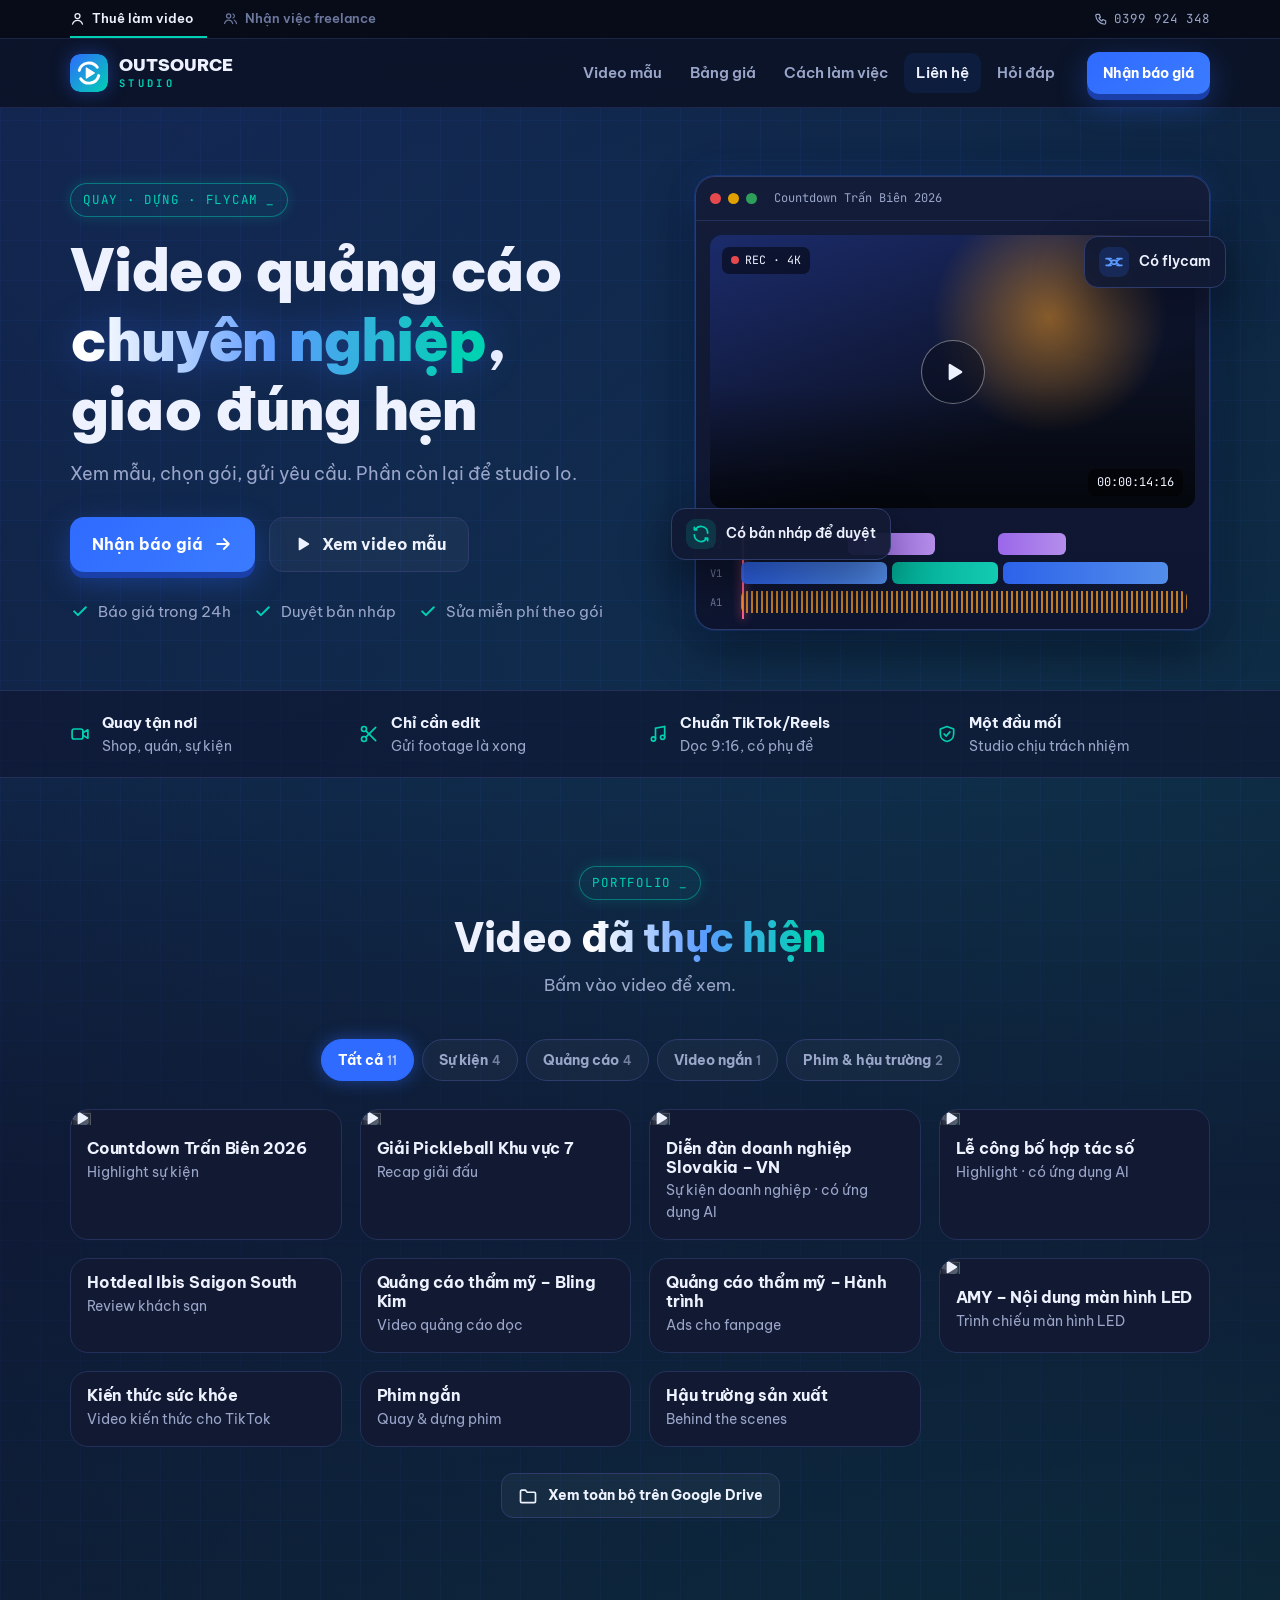
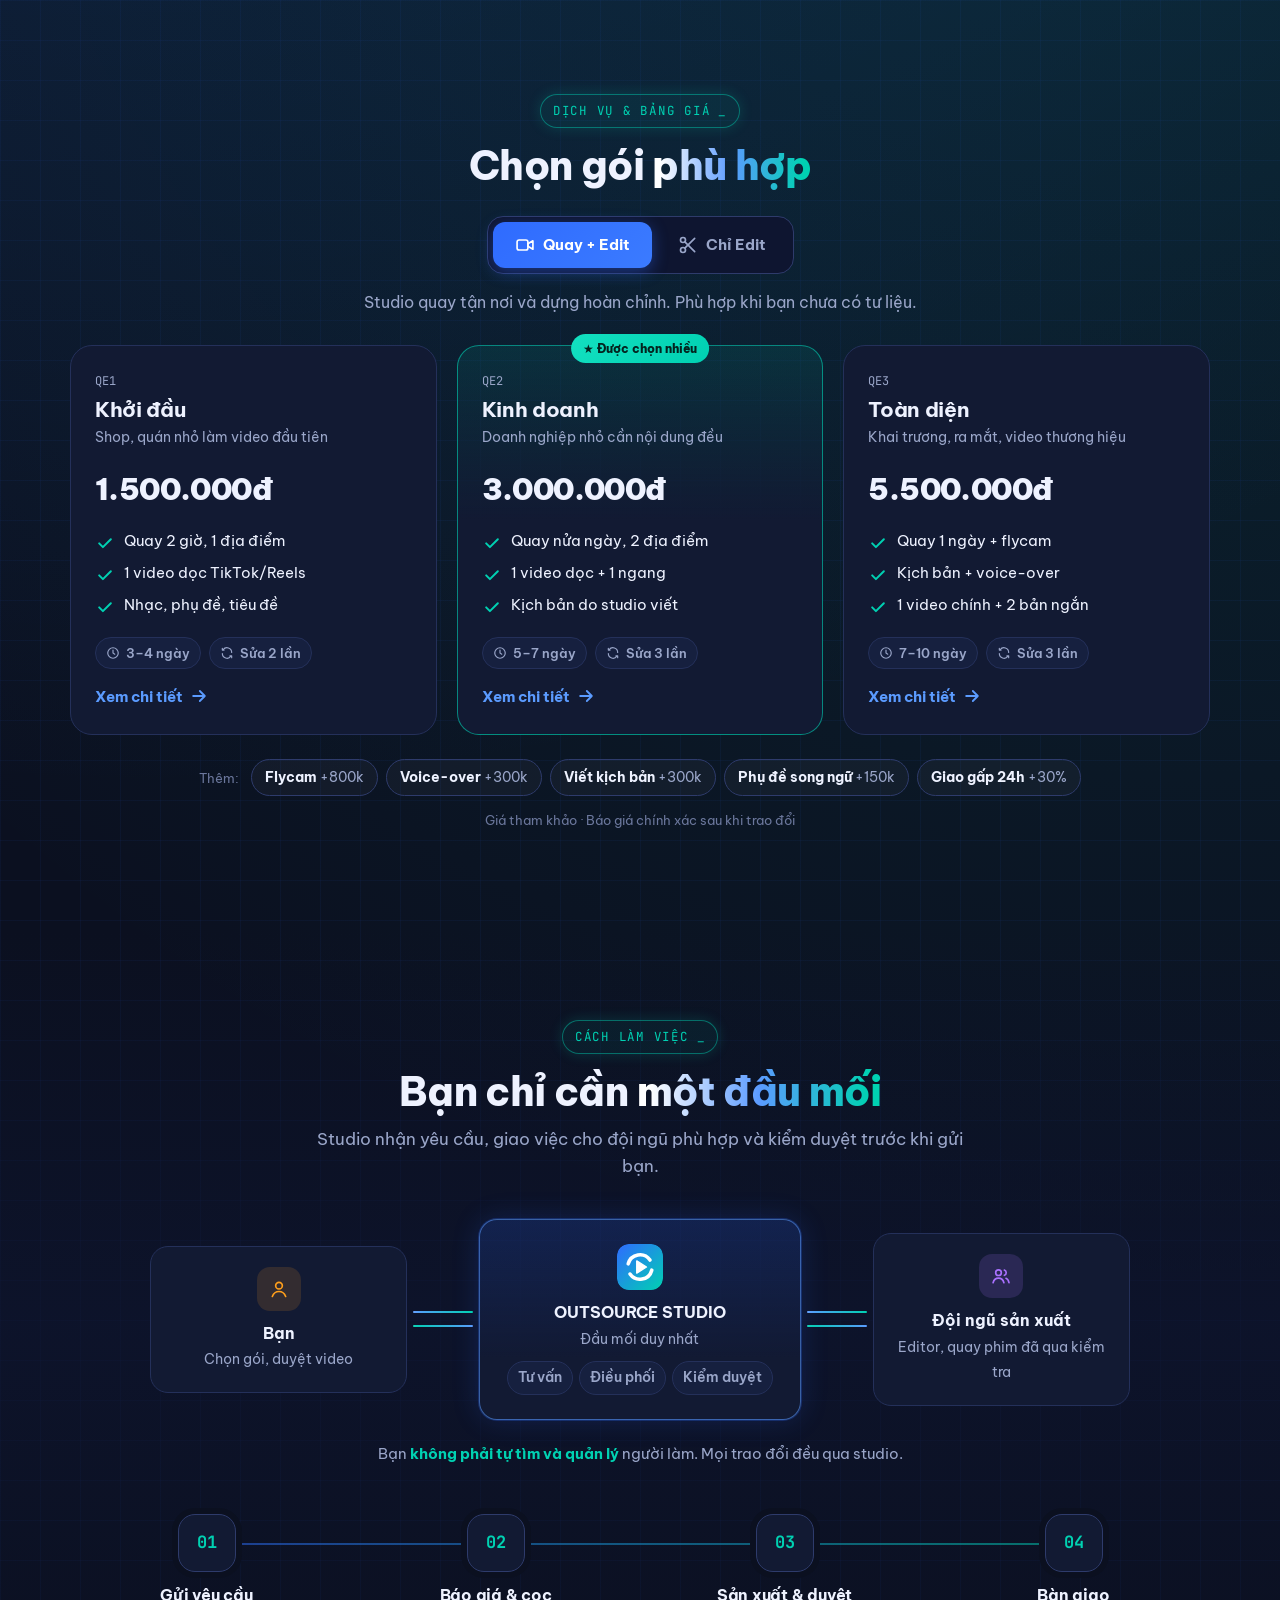
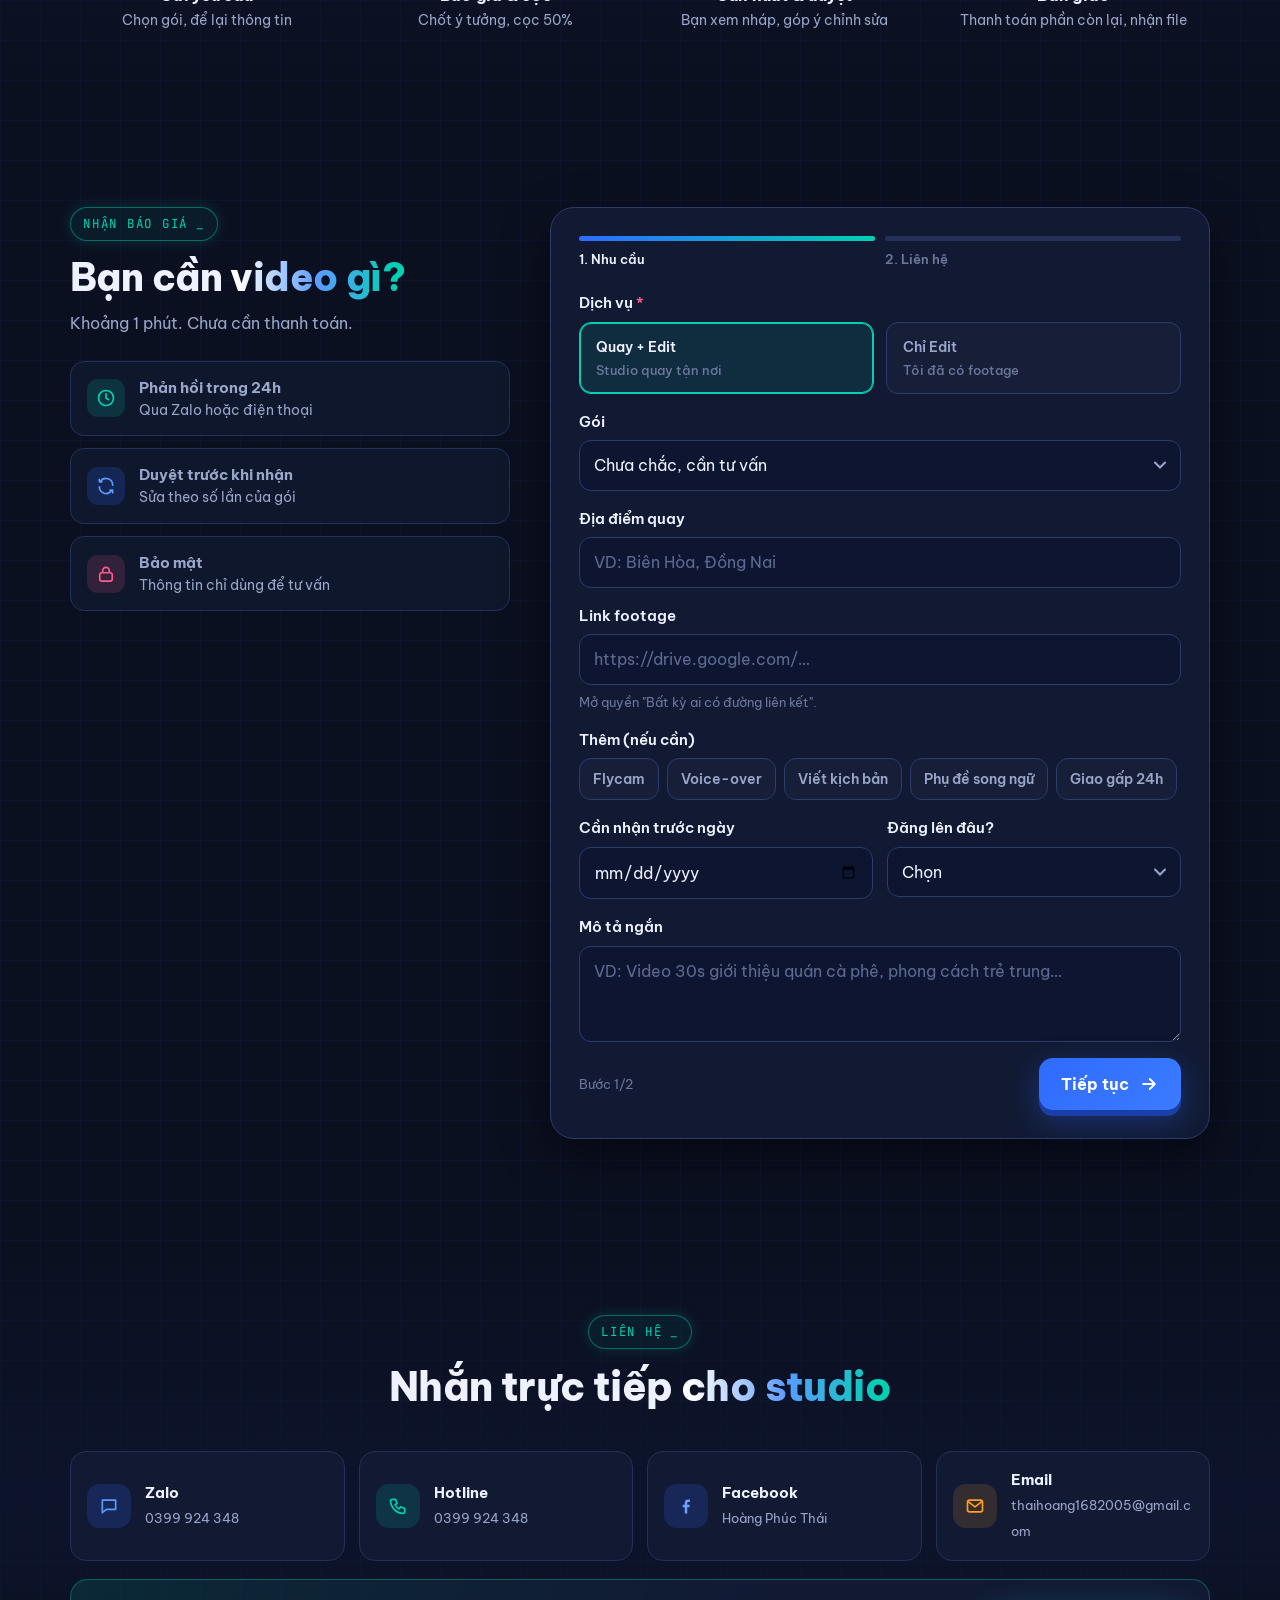
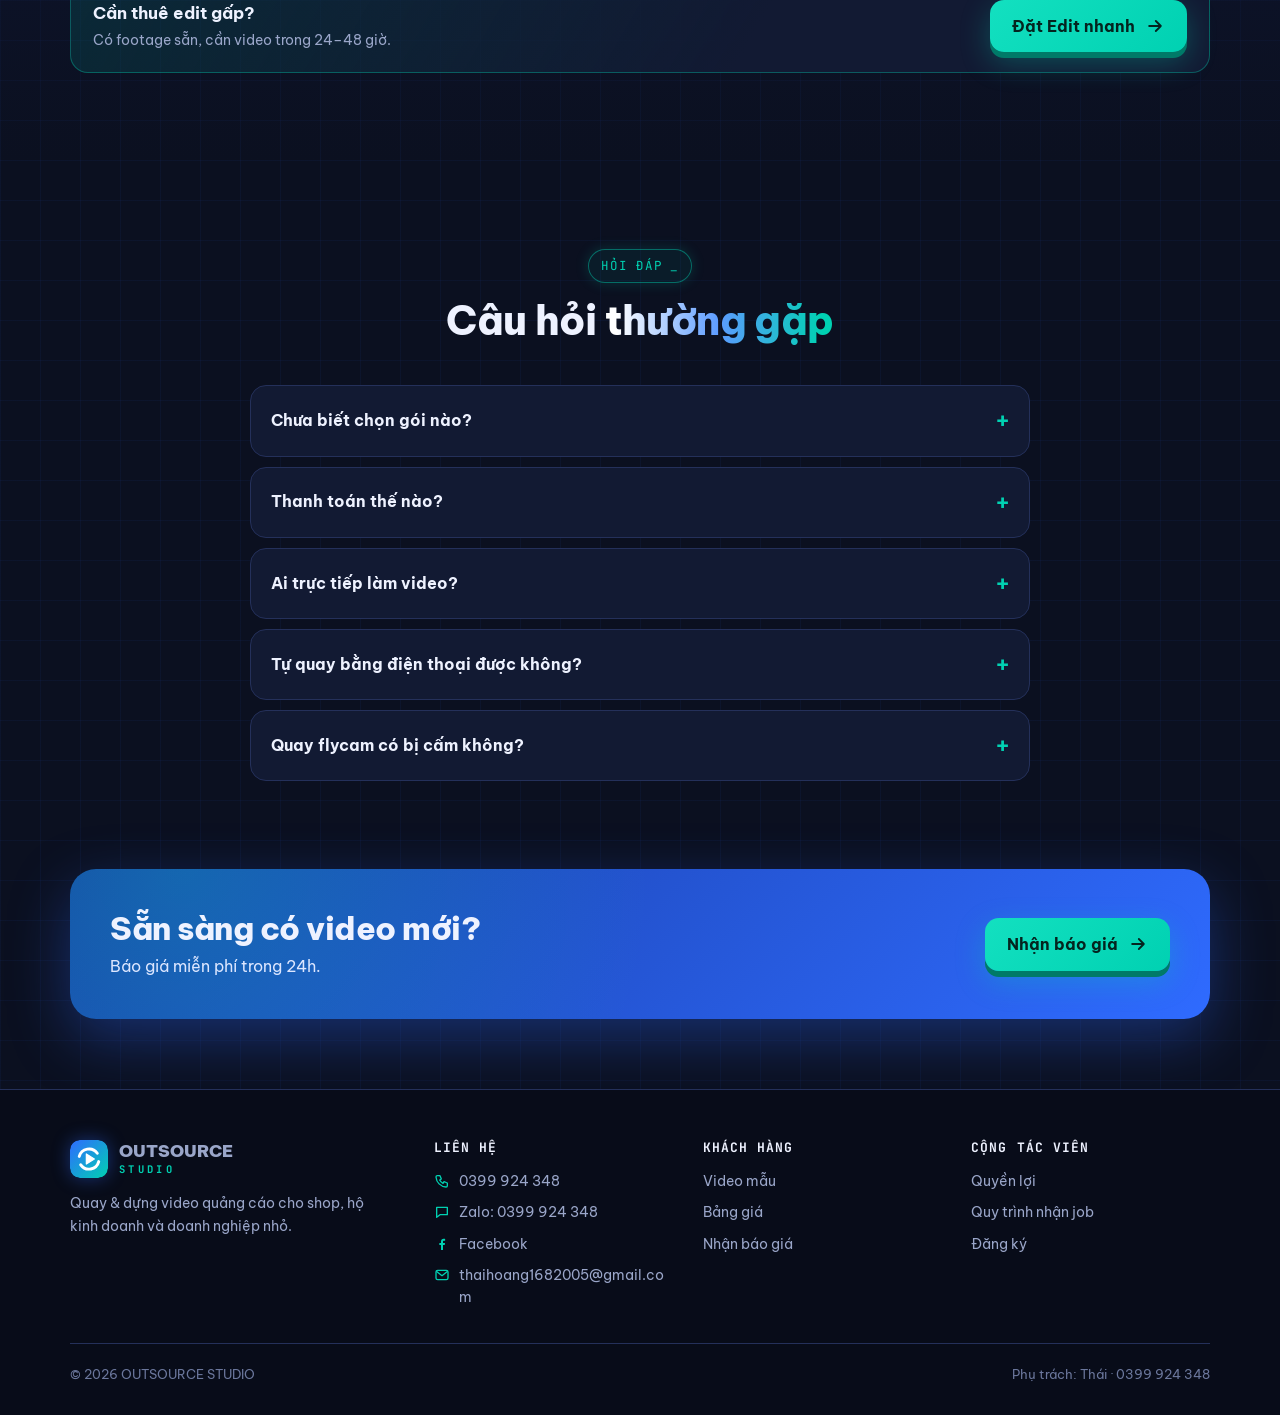
==== commit e68a8ce6: "Kết nối form với Google Sheet và làm mới bảng Tổng quan - Gắn Web App: đơn hàng và đăng ký CTV ghi t" ====
--- a/website/index.html
+++ b/website/index.html
@@ -483,7 +483,7 @@
     mo_ta: fd.get("mo_ta"), link: isEdit ? fd.get("link") : "", kenh: fd.get("kenh"), nguon: source()
   }));
   if (!ok) return;
-  form.hidden = true; $("#bookCode").textContent = code; $("#bookOk").classList.add("on");
+  form.hidden = true; $("#bookCode").textContent = ok.ma_don || code; $("#bookOk").classList.add("on");
   $("#bookOk").scrollIntoView({ block: "center" });
 });
 $("#bookAgain").addEventListener("click", () => {
